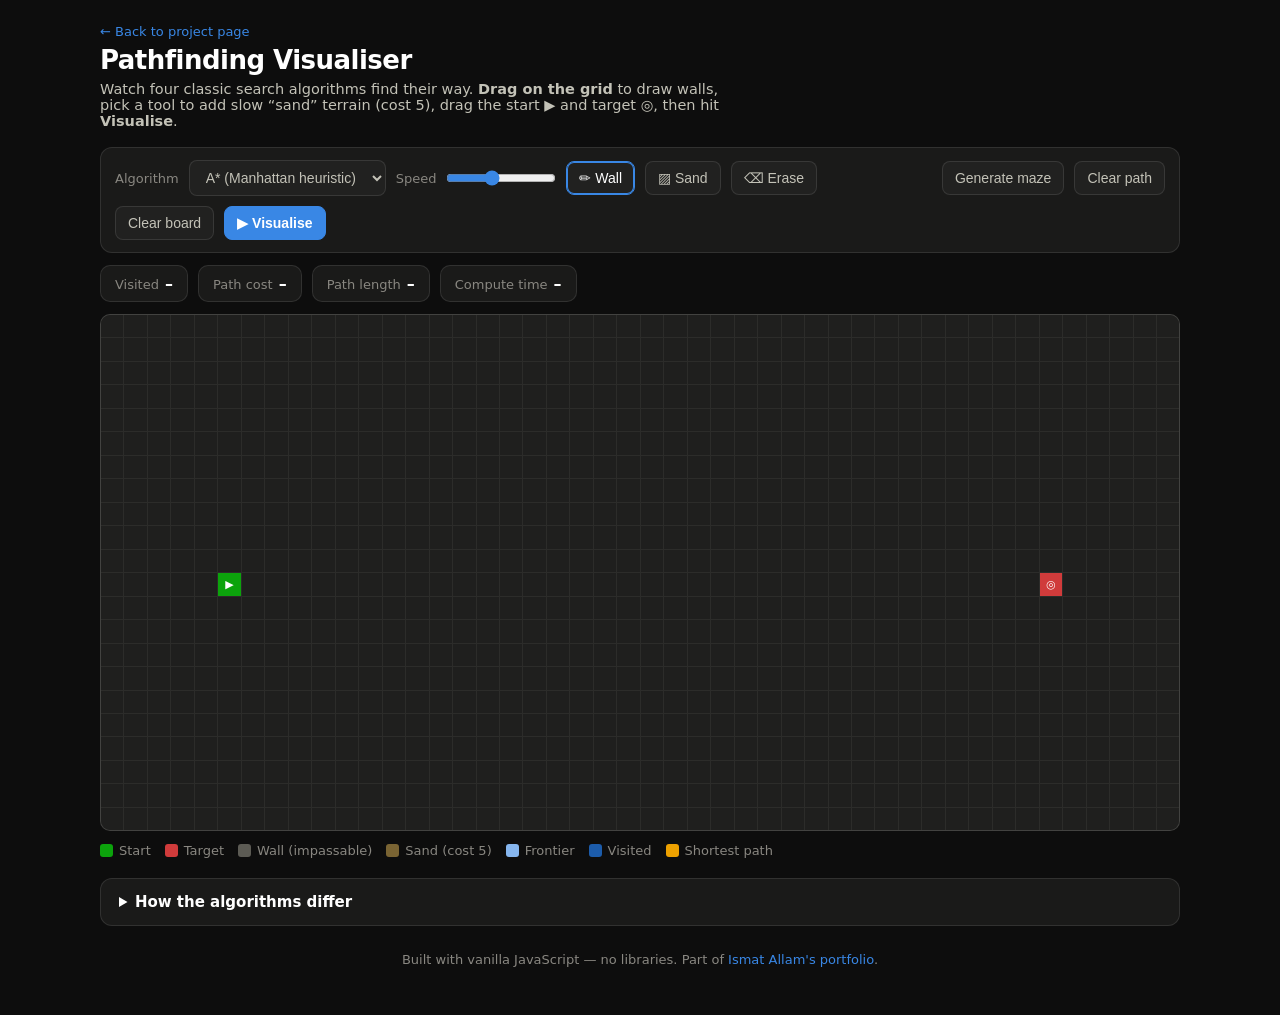
==== index.html @ e8ad8f1a "Add files via upload" ====
<!DOCTYPE html>
<html lang="en">
<head>
<meta charset="UTF-8">
<meta name="viewport" content="width=device-width, initial-scale=1.0">
<title>Pathfinding Visualiser — Ismat Allam</title>
<style>
  :root{
    --page:#0d0d0d; --surface:#1a1a19; --card:#212120;
    --ink:#ffffff; --ink2:#c3c2b7; --muted:#898781;
    --hairline:rgba(255,255,255,0.10); --grid:#2c2c2a;
    --accent:#3987e5;
    --cell:#1f1f1e; --wall:#5c5b54; --sand:#7a6433;
    --frontier:#86b6ef; --visited:#1c5cab; --path:#eda100;
    --start:#0ca30c; --end:#d03b3b;
  }
  *{box-sizing:border-box; margin:0; padding:0;}
  body{
    background:var(--page); color:var(--ink2);
    font-family:system-ui,-apple-system,"Segoe UI",sans-serif;
    min-height:100vh; display:flex; flex-direction:column; align-items:center;
    padding:24px 16px 48px;
  }
  header{width:100%; max-width:1080px; margin-bottom:18px;}
  header .crumb{font-size:13px; color:var(--muted); margin-bottom:6px;}
  header .crumb a{color:var(--accent); text-decoration:none;}
  h1{color:var(--ink); font-size:26px; letter-spacing:-0.02em;}
  header p{margin-top:6px; font-size:14.5px; max-width:70ch;}

  .toolbar{
    width:100%; max-width:1080px; display:flex; flex-wrap:wrap; gap:10px;
    align-items:center; background:var(--surface); border:1px solid var(--hairline);
    border-radius:12px; padding:12px 14px; margin-bottom:12px;
  }
  .toolbar label{font-size:13px; color:var(--muted);}
  select,button{
    background:var(--card); color:var(--ink2); border:1px solid var(--hairline);
    border-radius:8px; padding:8px 12px; font-size:14px; cursor:pointer;
  }
  select:hover,button:hover{border-color:rgba(255,255,255,0.25); color:var(--ink);}
  button.primary{background:var(--accent); border-color:var(--accent); color:#fff; font-weight:600;}
  button.primary:hover{filter:brightness(1.1);}
  button.tool.active{border-color:var(--accent); color:var(--ink); box-shadow:inset 0 0 0 1px var(--accent);}
  input[type=range]{accent-color:var(--accent); width:110px;}
  .spacer{flex:1;}

  .stats{
    width:100%; max-width:1080px; display:flex; flex-wrap:wrap; gap:10px; margin-bottom:12px;
  }
  .stat{
    background:var(--surface); border:1px solid var(--hairline); border-radius:10px;
    padding:8px 14px; font-size:13px; color:var(--muted);
  }
  .stat b{color:var(--ink); font-size:16px; margin-left:6px; font-weight:600;}

  #board{
    display:grid; gap:1px; background:var(--grid); border:1px solid var(--hairline);
    border-radius:10px; overflow:hidden; touch-action:none; user-select:none;
    width:100%; max-width:1080px;
  }
  .cell{background:var(--cell); aspect-ratio:1/1; position:relative;}
  .cell.wall{background:var(--wall);}
  .cell.sand{background:var(--sand);}
  .cell.frontier{background:var(--frontier);}
  .cell.visited{background:var(--visited); animation:pop .3s ease;}
  .cell.path{background:var(--path); animation:pop .25s ease;}
  .cell.start::after,.cell.end::after{
    position:absolute; inset:0; display:flex; align-items:center; justify-content:center;
    font-size:11px; color:#fff; font-weight:700;
  }
  .cell.start{background:var(--start);} .cell.start::after{content:"▶";}
  .cell.end{background:var(--end);}     .cell.end::after{content:"◎";}
  @keyframes pop{from{transform:scale(.4); border-radius:50%;} to{transform:scale(1);}}

  .legend{
    width:100%; max-width:1080px; display:flex; flex-wrap:wrap; gap:14px;
    margin-top:12px; font-size:13px; color:var(--muted);
  }
  .legend span{display:inline-flex; align-items:center; gap:6px;}
  .chip{width:13px; height:13px; border-radius:3px; display:inline-block;}

  details{
    width:100%; max-width:1080px; margin-top:20px; background:var(--surface);
    border:1px solid var(--hairline); border-radius:12px; padding:14px 18px;
  }
  summary{cursor:pointer; color:var(--ink); font-weight:600; font-size:15px;}
  details p{margin-top:10px; font-size:14px; line-height:1.55;}
  details b{color:var(--ink2);}
  footer{margin-top:26px; font-size:13px; color:var(--muted);}
  footer a{color:var(--accent); text-decoration:none;}
</style>
</head>
<body>
<header>
  <div class="crumb"><a href="../pathfinding-visualizer.html">← Back to project page</a></div>
  <h1>Pathfinding Visualiser</h1>
  <p>Watch four classic search algorithms find their way. <b>Drag on the grid</b> to draw walls,
     pick a tool to add slow “sand” terrain (cost&nbsp;5), drag the start ▶ and target ◎, then hit
     <b>Visualise</b>.</p>
</header>

<div class="toolbar">
  <label>Algorithm</label>
  <select id="algo">
    <option value="astar">A* (Manhattan heuristic)</option>
    <option value="dijkstra">Dijkstra</option>
    <option value="bfs">Breadth-First Search</option>
    <option value="greedy">Greedy Best-First</option>
  </select>
  <label>Speed</label>
  <input type="range" id="speed" min="0" max="30" value="12">
  <button class="tool active" id="toolWall">✏ Wall</button>
  <button class="tool" id="toolSand">▨ Sand</button>
  <button class="tool" id="toolErase">⌫ Erase</button>
  <span class="spacer"></span>
  <button id="maze">Generate maze</button>
  <button id="clearPath">Clear path</button>
  <button id="clearAll">Clear board</button>
  <button class="primary" id="run">▶ Visualise</button>
</div>

<div class="stats">
  <div class="stat">Visited<b id="sVisited">–</b></div>
  <div class="stat">Path cost<b id="sCost">–</b></div>
  <div class="stat">Path length<b id="sLen">–</b></div>
  <div class="stat">Compute time<b id="sTime">–</b></div>
  <div class="stat" id="sNote" style="display:none; color:var(--ink2);"></div>
</div>

<div id="board" aria-label="pathfinding grid"></div>

<div class="legend">
  <span><span class="chip" style="background:var(--start)"></span>Start</span>
  <span><span class="chip" style="background:var(--end)"></span>Target</span>
  <span><span class="chip" style="background:var(--wall)"></span>Wall (impassable)</span>
  <span><span class="chip" style="background:var(--sand)"></span>Sand (cost 5)</span>
  <span><span class="chip" style="background:var(--frontier)"></span>Frontier</span>
  <span><span class="chip" style="background:var(--visited)"></span>Visited</span>
  <span><span class="chip" style="background:var(--path)"></span>Shortest path</span>
</div>

<details>
  <summary>How the algorithms differ</summary>
  <p><b>Dijkstra</b> expands outward in order of cheapest total cost from the start — it is
  guaranteed optimal, but explores in every direction. <b>A*</b> adds a heuristic (here the
  Manhattan distance to the target) so it pushes toward the goal first while staying optimal —
  usually visiting far fewer cells. <b>Breadth-First Search</b> treats every step as equal, so it
  finds the fewest-steps path but ignores terrain cost — watch it plough straight through sand.
  <b>Greedy Best-First</b> chases the heuristic alone: very fast, but the path it finds can be
  noticeably longer. Try each on the same maze and compare the visited count and path cost.</p>
</details>

<footer>Built with vanilla JavaScript — no libraries. Part of <a href="../../index.html">Ismat Allam's portfolio</a>.</footer>

<script>
"use strict";
/* ---------- grid setup ---------- */
const board = document.getElementById("board");
const COLS = 46, ROWS = 22, SAND_COST = 5;
board.style.gridTemplateColumns = `repeat(${COLS},1fr)`;

const cells = [];            // DOM nodes
const type  = [];            // "open" | "wall" | "sand"
let startId = idx(5, Math.floor(ROWS/2));
let endId   = idx(COLS-6, Math.floor(ROWS/2));
let runToken = 0;            // bump to cancel a running animation

function idx(c,r){ return r*COLS+c; }
function colOf(i){ return i%COLS; }
function rowOf(i){ return Math.floor(i/COLS); }

for(let i=0;i<COLS*ROWS;i++){
  const d = document.createElement("div");
  d.className = "cell"; d.dataset.i = i;
  board.appendChild(d); cells.push(d); type.push("open");
}
paintEndpoints();

function paintEndpoints(){
  cells.forEach(c=>c.classList.remove("start","end"));
  cells[startId].classList.add("start");
  cells[endId].classList.add("end");
}

/* ---------- drawing (mouse + touch via pointer events) ---------- */
let tool = "wall", dragging = false, movingNode = null;
const toolBtns = {wall:toolWall, sand:toolSand, erase:toolErase};
for(const [name,btn] of Object.entries(toolBtns)){
  btn.onclick = ()=>{ tool = name;
    Object.values(toolBtns).forEach(b=>b.classList.remove("active"));
    btn.classList.add("active");
  };
}
function applyTool(i){
  if(i===startId || i===endId) return;
  type[i] = tool==="wall" ? "wall" : tool==="sand" ? "sand" : "open";
  cells[i].className = "cell" + (type[i]!=="open" ? " "+type[i] : "");
}
board.addEventListener("pointerdown", e=>{
  const t = e.target.closest(".cell"); if(!t) return;
  const i = +t.dataset.i;
  dragging = true;
  if(i===startId) movingNode="start";
  else if(i===endId) movingNode="end";
  else { movingNode=null; applyTool(i); }
});
board.addEventListener("pointermove", e=>{
  if(!dragging) return;
  const el = document.elementFromPoint(e.clientX,e.clientY);
  const t = el && el.closest(".cell"); if(!t) return;
  const i = +t.dataset.i;
  if(movingNode==="start" && i!==endId && type[i]!=="wall"){ startId=i; paintEndpoints(); }
  else if(movingNode==="end" && i!==startId && type[i]!=="wall"){ endId=i; paintEndpoints(); }
  else if(!movingNode) applyTool(i);
});
window.addEventListener("pointerup", ()=>{ dragging=false; movingNode=null; });

/* ---------- tiny binary min-heap ---------- */
class Heap{
  constructor(){ this.a=[]; }
  push(x){ const a=this.a; a.push(x); let i=a.length-1;
    while(i>0){ const p=(i-1)>>1; if(a[p][0]<=a[i][0]) break; [a[p],a[i]]=[a[i],a[p]]; i=p; } }
  pop(){ const a=this.a, top=a[0], last=a.pop();
    if(a.length){ a[0]=last; let i=0;
      for(;;){ let l=2*i+1, r=l+1, m=i;
        if(l<a.length && a[l][0]<a[m][0]) m=l;
        if(r<a.length && a[r][0]<a[m][0]) m=r;
        if(m===i) break; [a[m],a[i]]=[a[i],a[m]]; i=m; } }
    return top; }
  get size(){ return this.a.length; }
}

/* ---------- search algorithms ----------
   Each returns {visitedOrder, parent, found, cost} without touching the DOM,
   so the animation layer stays completely separate from the algorithm. */
function neighbors(i){
  const c=colOf(i), r=rowOf(i), out=[];
  if(r>0) out.push(i-COLS); if(r<ROWS-1) out.push(i+COLS);
  if(c>0) out.push(i-1);    if(c<COLS-1) out.push(i+1);
  return out.filter(n=>type[n]!=="wall");
}
const stepCost = i => type[i]==="sand" ? SAND_COST : 1;
const manhattan = (a,b)=> Math.abs(colOf(a)-colOf(b)) + Math.abs(rowOf(a)-rowOf(b));

function search(kind){
  const N=COLS*ROWS;
  const dist = new Float64Array(N).fill(Infinity);
  const parent = new Int32Array(N).fill(-1);
  const done = new Uint8Array(N);
  const visitedOrder = [];
  dist[startId]=0;

  const useHeap = kind!=="bfs";
  const heap = new Heap(); const queue=[startId];
  const priority = i =>
    kind==="astar"    ? dist[i]+manhattan(i,endId) :
    kind==="greedy"   ? manhattan(i,endId) :
    /* dijkstra */      dist[i];
  if(useHeap) heap.push([priority(startId),startId]);

  while(useHeap ? heap.size : queue.length){
    const i = useHeap ? heap.pop()[1] : queue.shift();
    if(done[i]) continue;
    done[i]=1; visitedOrder.push(i);
    if(i===endId) return {visitedOrder,parent,found:true,cost:dist[i]};
    for(const n of neighbors(i)){
      if(done[n]) continue;
      const nd = dist[i] + (kind==="bfs" ? 1 : stepCost(n));
      if(kind==="bfs"){
        if(dist[n]===Infinity){ dist[n]=nd; parent[n]=i; queue.push(n); }
      } else if(nd < dist[n]){
        dist[n]=nd; parent[n]=i; heap.push([priority(n),n]);
      }
    }
  }
  return {visitedOrder,parent,found:false,cost:Infinity};
}

/* ---------- animation ---------- */
const sleep = ms => new Promise(r=>setTimeout(r,ms));
function clearPathPaint(){
  cells.forEach((c,i)=>c.classList.remove("visited","frontier","path"));
  sVisited.textContent=sCost.textContent=sLen.textContent=sTime.textContent="–";
  sNote.style.display="none";
}
async function visualize(){
  clearPathPaint();
  const myToken = ++runToken;
  const kind = algo.value;
  const t0 = performance.now();
  const {visitedOrder,parent,found,cost} = search(kind);
  const computeMs = (performance.now()-t0).toFixed(1);

  const delay = 31 - +speed.value;   // slider right = faster
  for(let k=0;k<visitedOrder.length;k++){
    if(runToken!==myToken) return;
    const i=visitedOrder[k];
    if(i!==startId && i!==endId){
      cells[i].classList.add("frontier");
      ((j)=>setTimeout(()=>{ if(runToken!==myToken) return;
        cells[j].classList.remove("frontier"); cells[j].classList.add("visited"); },90))(i);
    }
    sVisited.textContent=k+1;
    if(delay>1 && k%1===0) await sleep(delay);
    else if(k%8===0) await sleep(0);
  }
  if(runToken!==myToken) return;

  if(!found){
    sNote.textContent="No path exists — the target is walled off.";
    sNote.style.display="block"; sTime.textContent=computeMs+" ms";
    return;
  }
  // walk parents back from the target, then animate start -> target
  const path=[]; for(let i=endId; i!==-1; i=parent[i]) path.push(i);
  path.reverse();
  // BFS ignores terrain cost, so report the real cost of the path it chose
  const realCost = path.slice(1).reduce((s,i)=>s+stepCost(i),0);
  for(const i of path){
    if(runToken!==myToken) return;
    if(i!==startId && i!==endId) cells[i].classList.add("path");
    await sleep(Math.max(delay,8));
  }
  sCost.textContent = realCost;
  sLen.textContent = path.length-1;
  sTime.textContent = computeMs+" ms";
}
run.onclick = visualize;
clearPath.onclick = ()=>{ runToken++; clearPathPaint(); };
clearAll.onclick = ()=>{ runToken++; clearPathPaint();
  for(let i=0;i<type.length;i++){ type[i]="open"; cells[i].className="cell"; }
  paintEndpoints();
};

/* ---------- maze: recursive division ---------- */
function maze(){
  runToken++; clearPathPaint();
  for(let i=0;i<type.length;i++){ type[i]="open"; cells[i].className="cell"; }
  const setWall=(c,r)=>{ const i=idx(c,r); if(i!==startId&&i!==endId){ type[i]="wall"; } };
  const pick = a => a[Math.floor(Math.random()*a.length)];
  // Recursive division with a global parity rule: walls only on ODD grid
  // lines, passages only on EVEN ones. That guarantees a later wall can
  // never seal an earlier passage, so every cell stays reachable.
  function divide(x,y,w,h){
    const oddRows=[], oddCols=[];
    for(let r=y+1;r<y+h-1;r++) if(r%2===1) oddRows.push(r);
    for(let c=x+1;c<x+w-1;c++) if(c%2===1) oddCols.push(c);
    const canH = oddRows.length>0, canV = oddCols.length>0;
    if(!canH && !canV) return;
    const horizontal = canH && (!canV || (h>w ? true : w>h ? false : Math.random()<0.5));
    if(horizontal){
      const wy = pick(oddRows);
      const holes=[]; for(let c=x;c<x+w;c++) if(c%2===0) holes.push(c);
      const hole = pick(holes);
      for(let c=x;c<x+w;c++) if(c!==hole) setWall(c,wy);
      divide(x,y,w,wy-y); divide(x,wy+1,w,y+h-wy-1);
    }else{
      const wx = pick(oddCols);
      const holes=[]; for(let r=y;r<y+h;r++) if(r%2===0) holes.push(r);
      const hole = pick(holes);
      for(let r=y;r<y+h;r++) if(r!==hole) setWall(wx,r);
      divide(x,y,wx-x,h); divide(wx+1,y,x+w-wx-1,h);
    }
  }
  divide(0,0,COLS,ROWS);
  for(let i=0;i<type.length;i++) if(type[i]==="wall") cells[i].classList.add("wall");
  paintEndpoints();
}
document.getElementById("maze").onclick = maze;
</script>
</body>
</html>
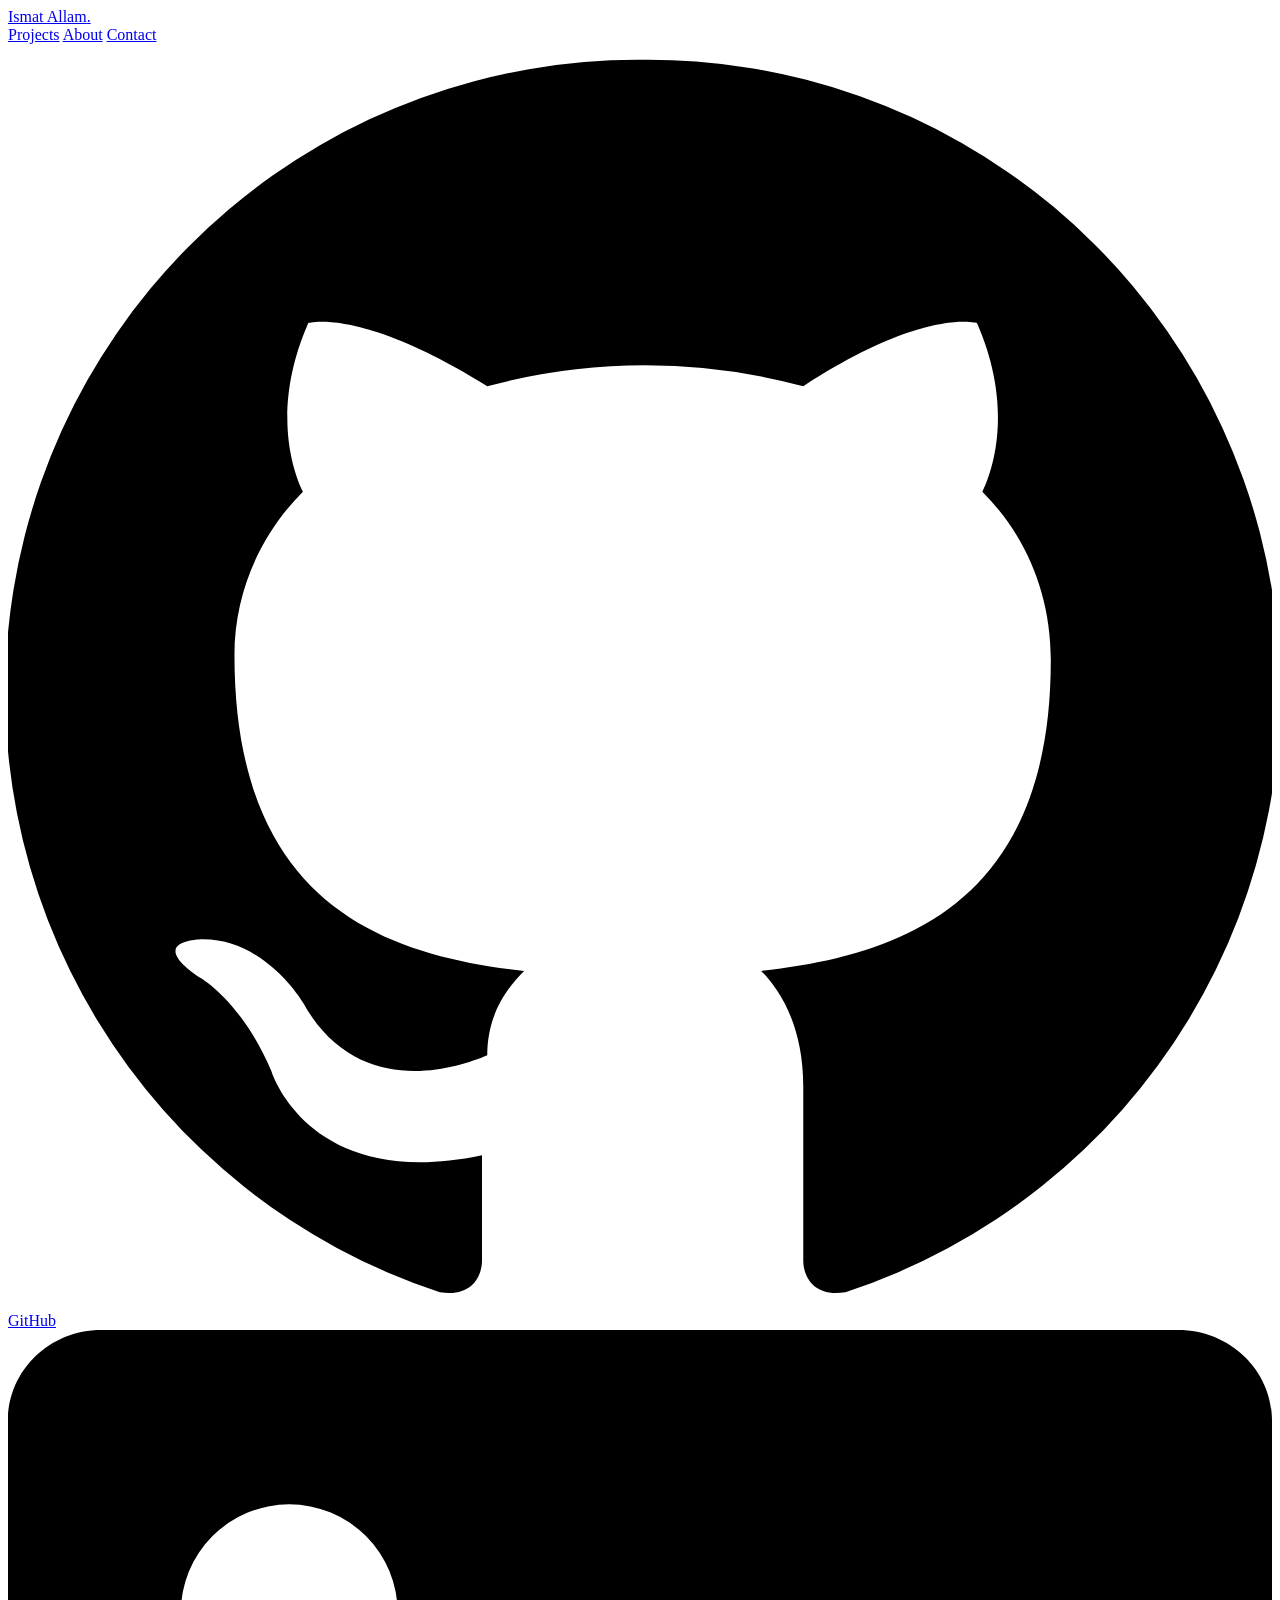
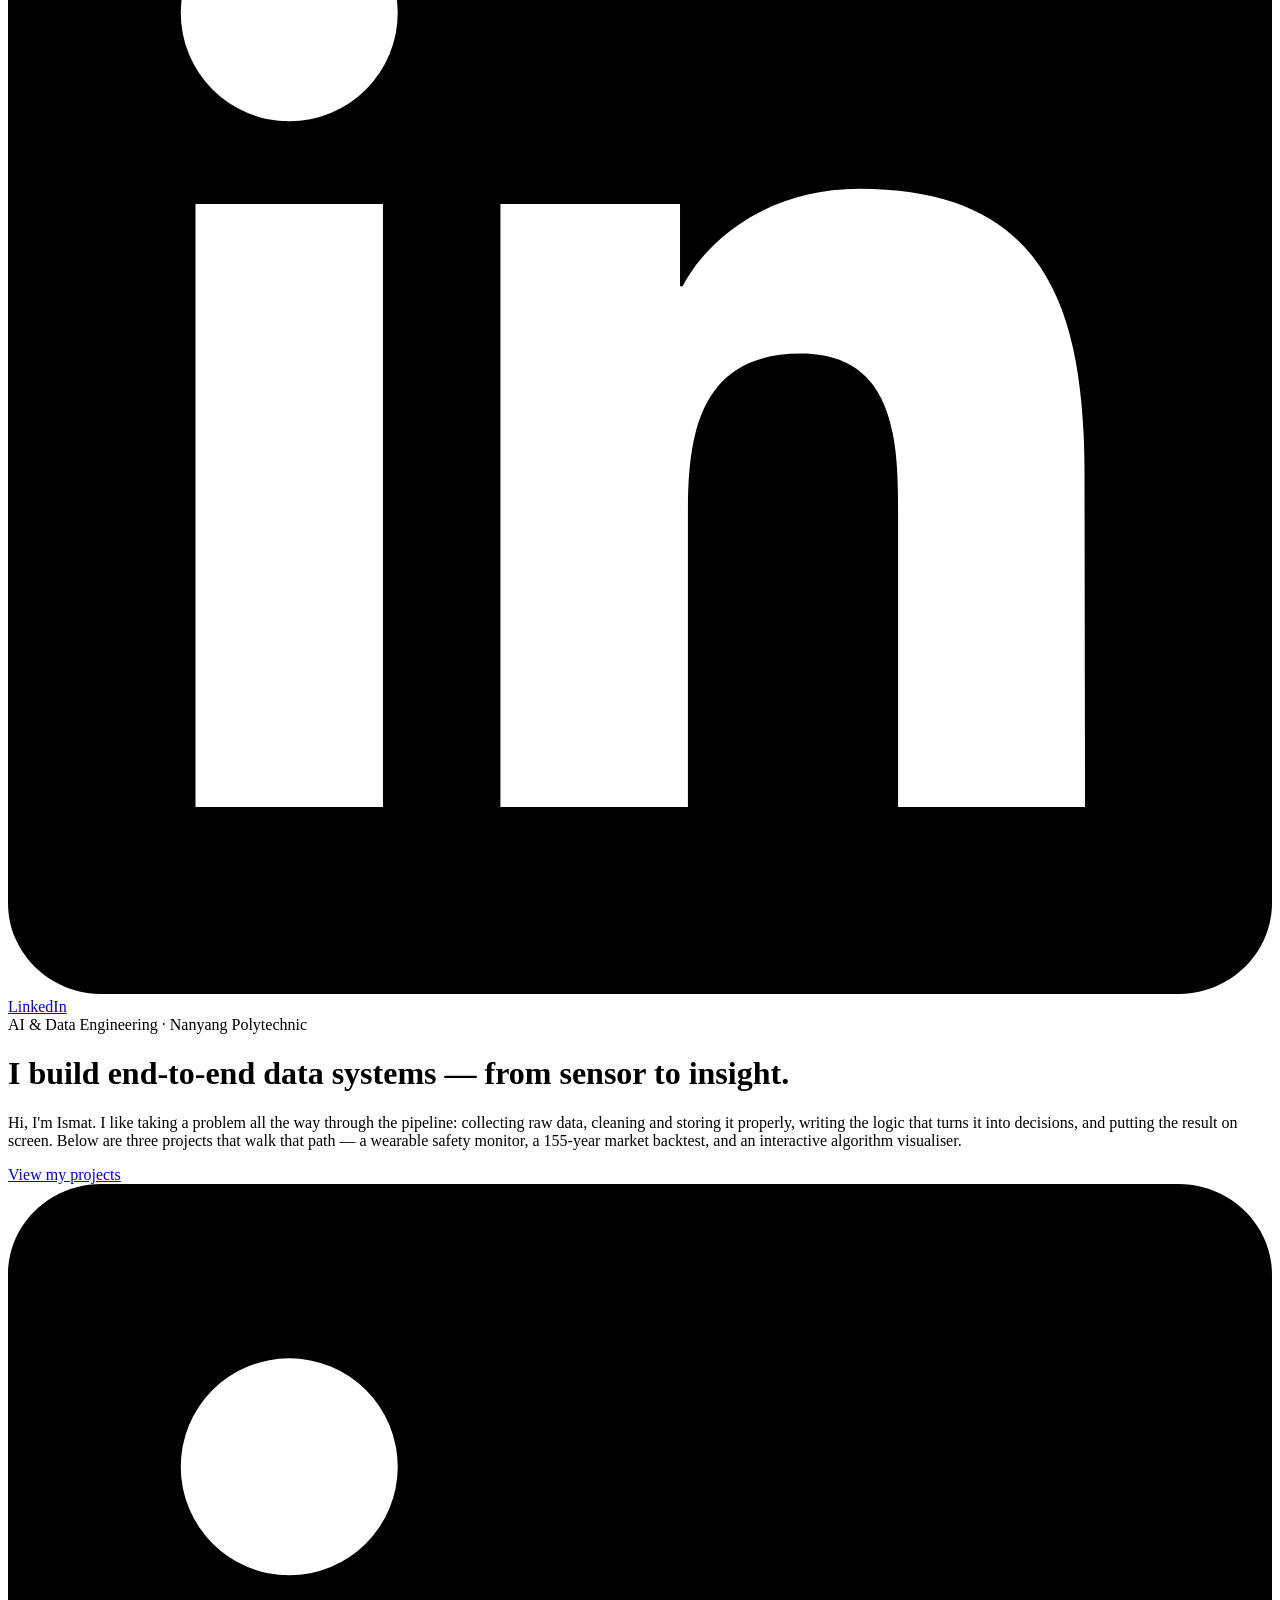
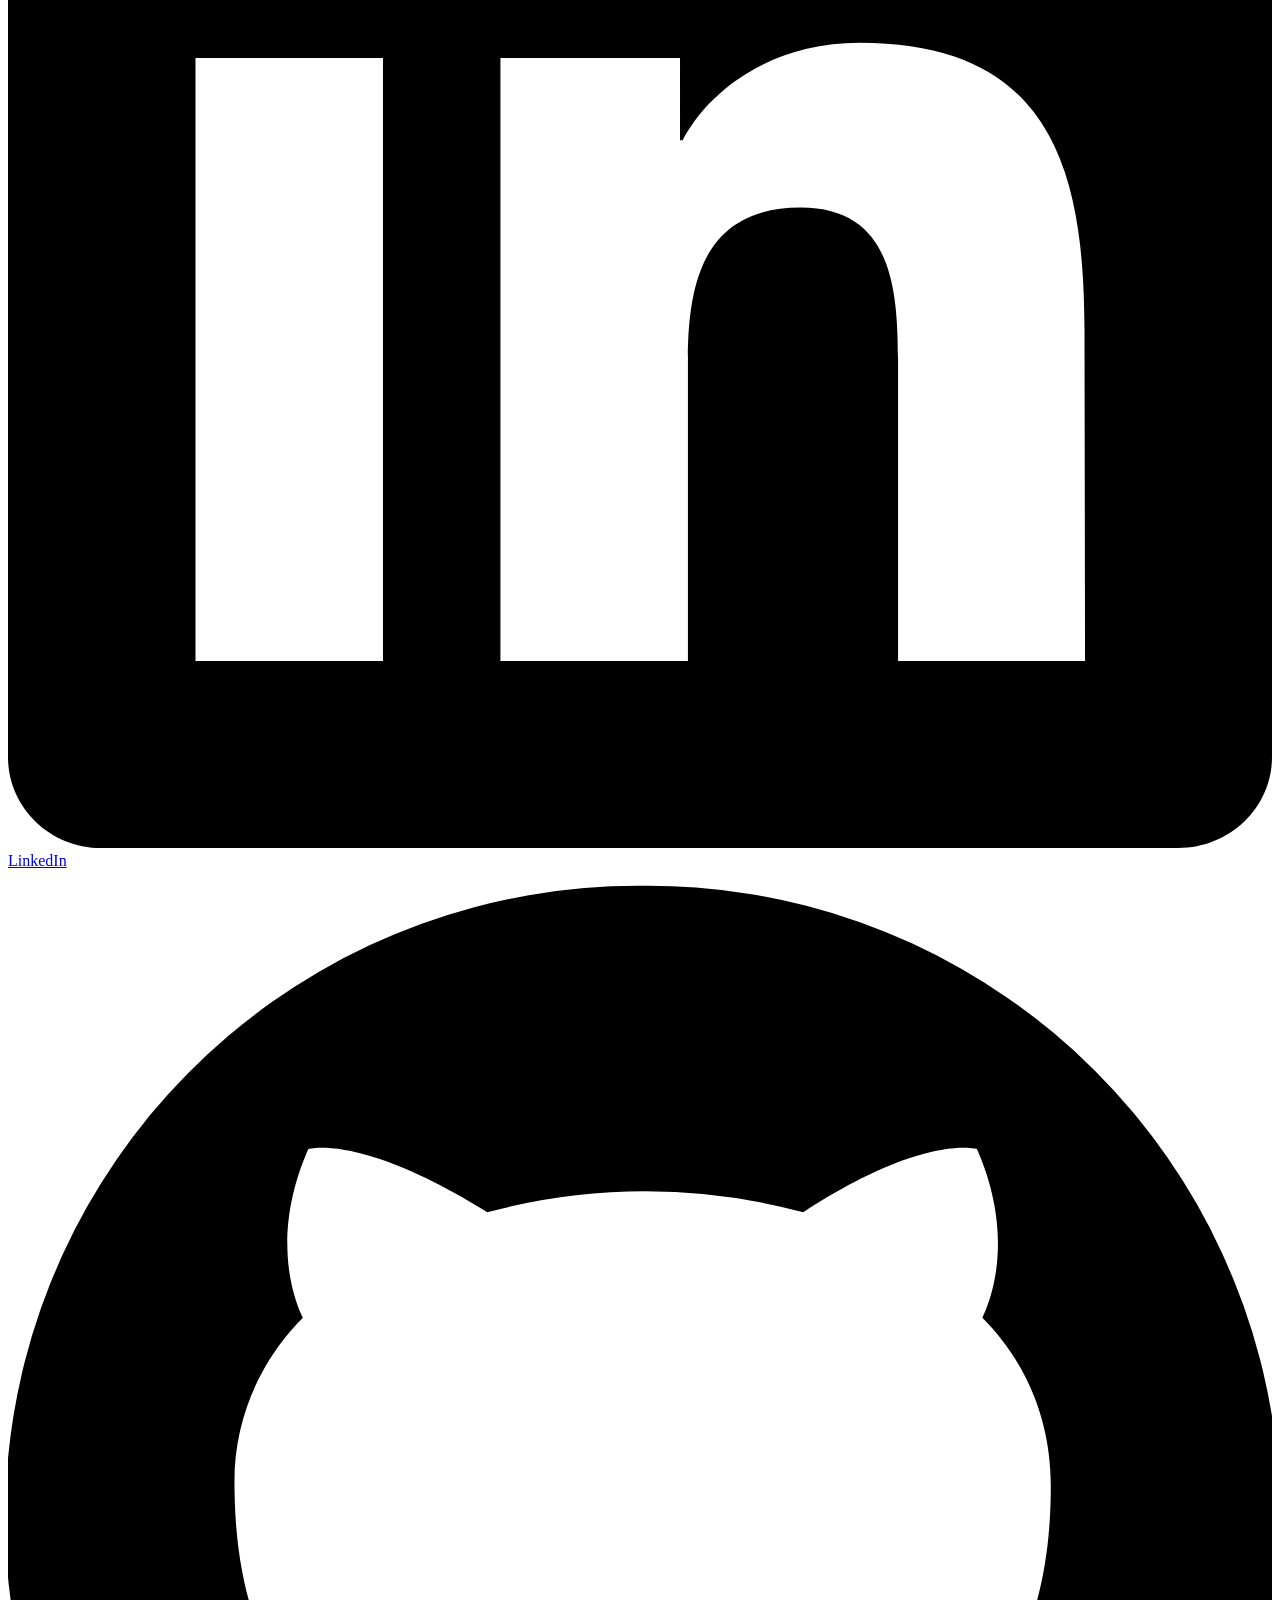
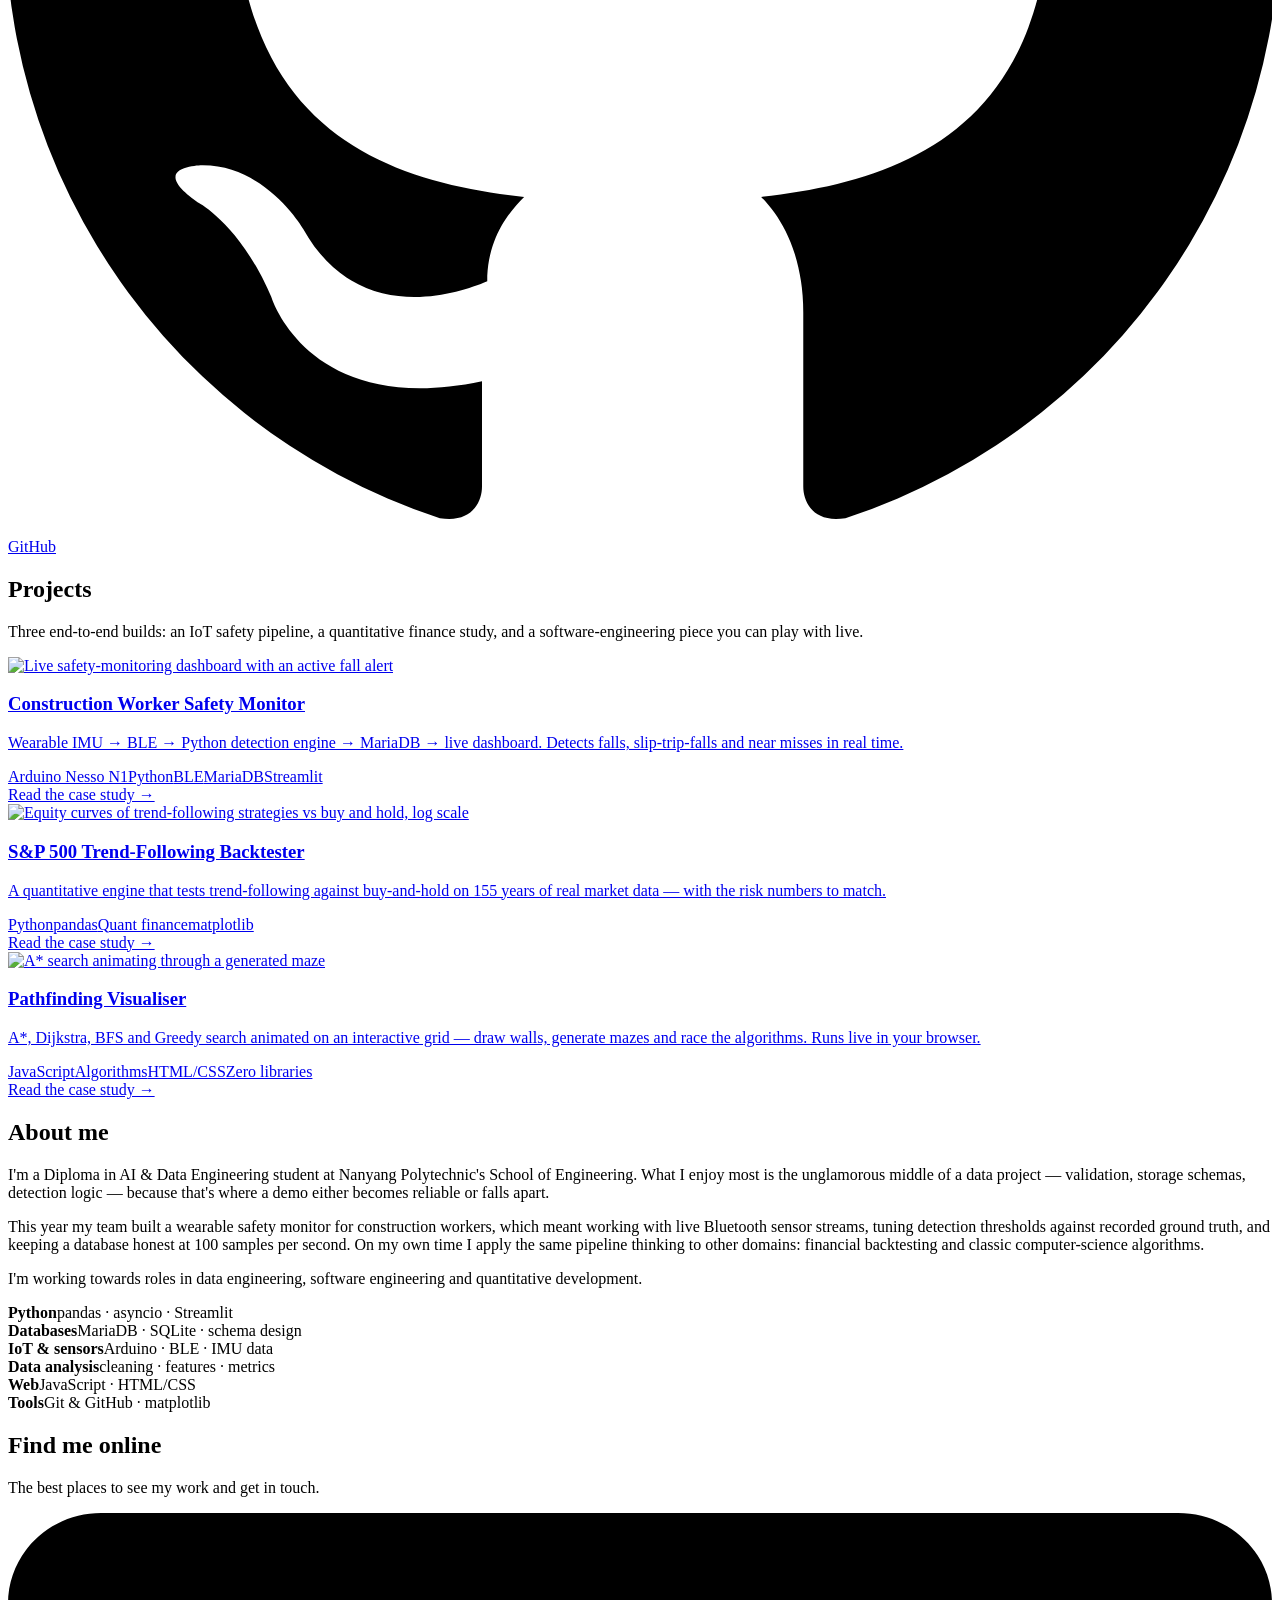
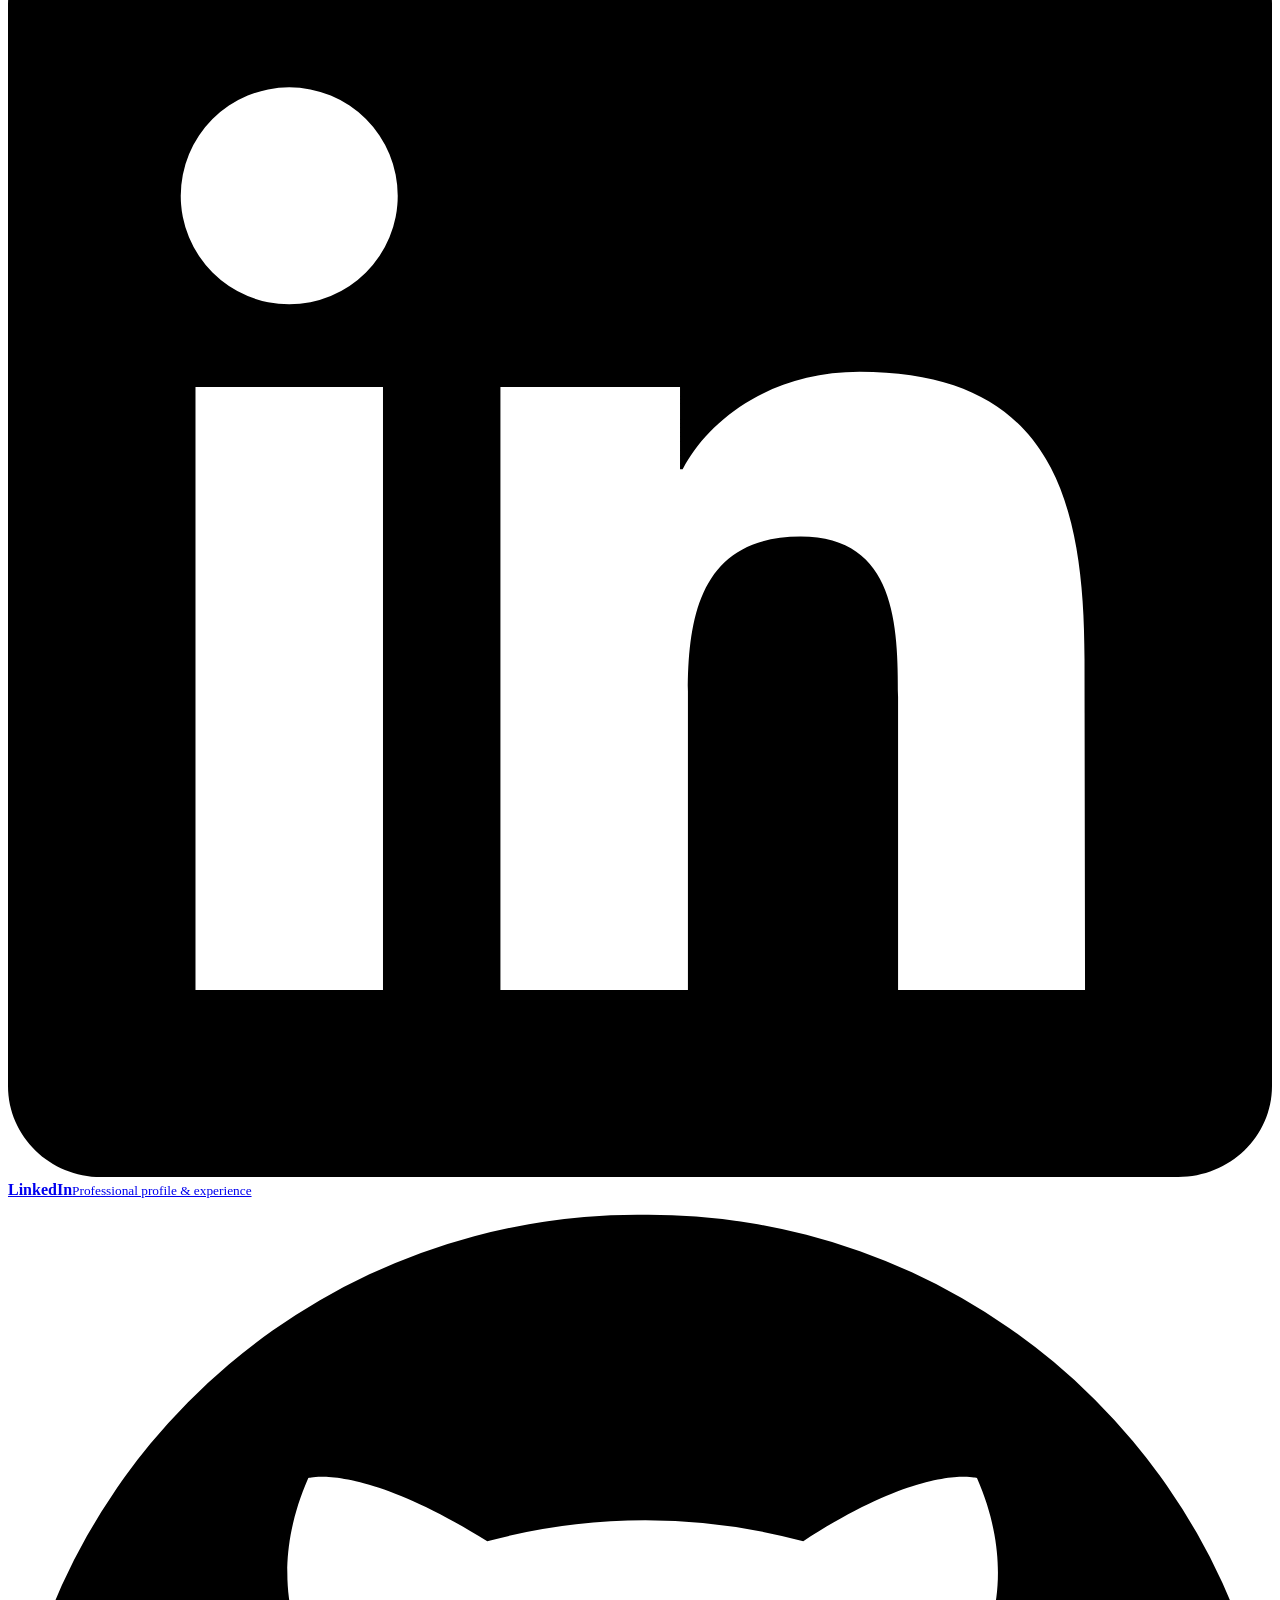
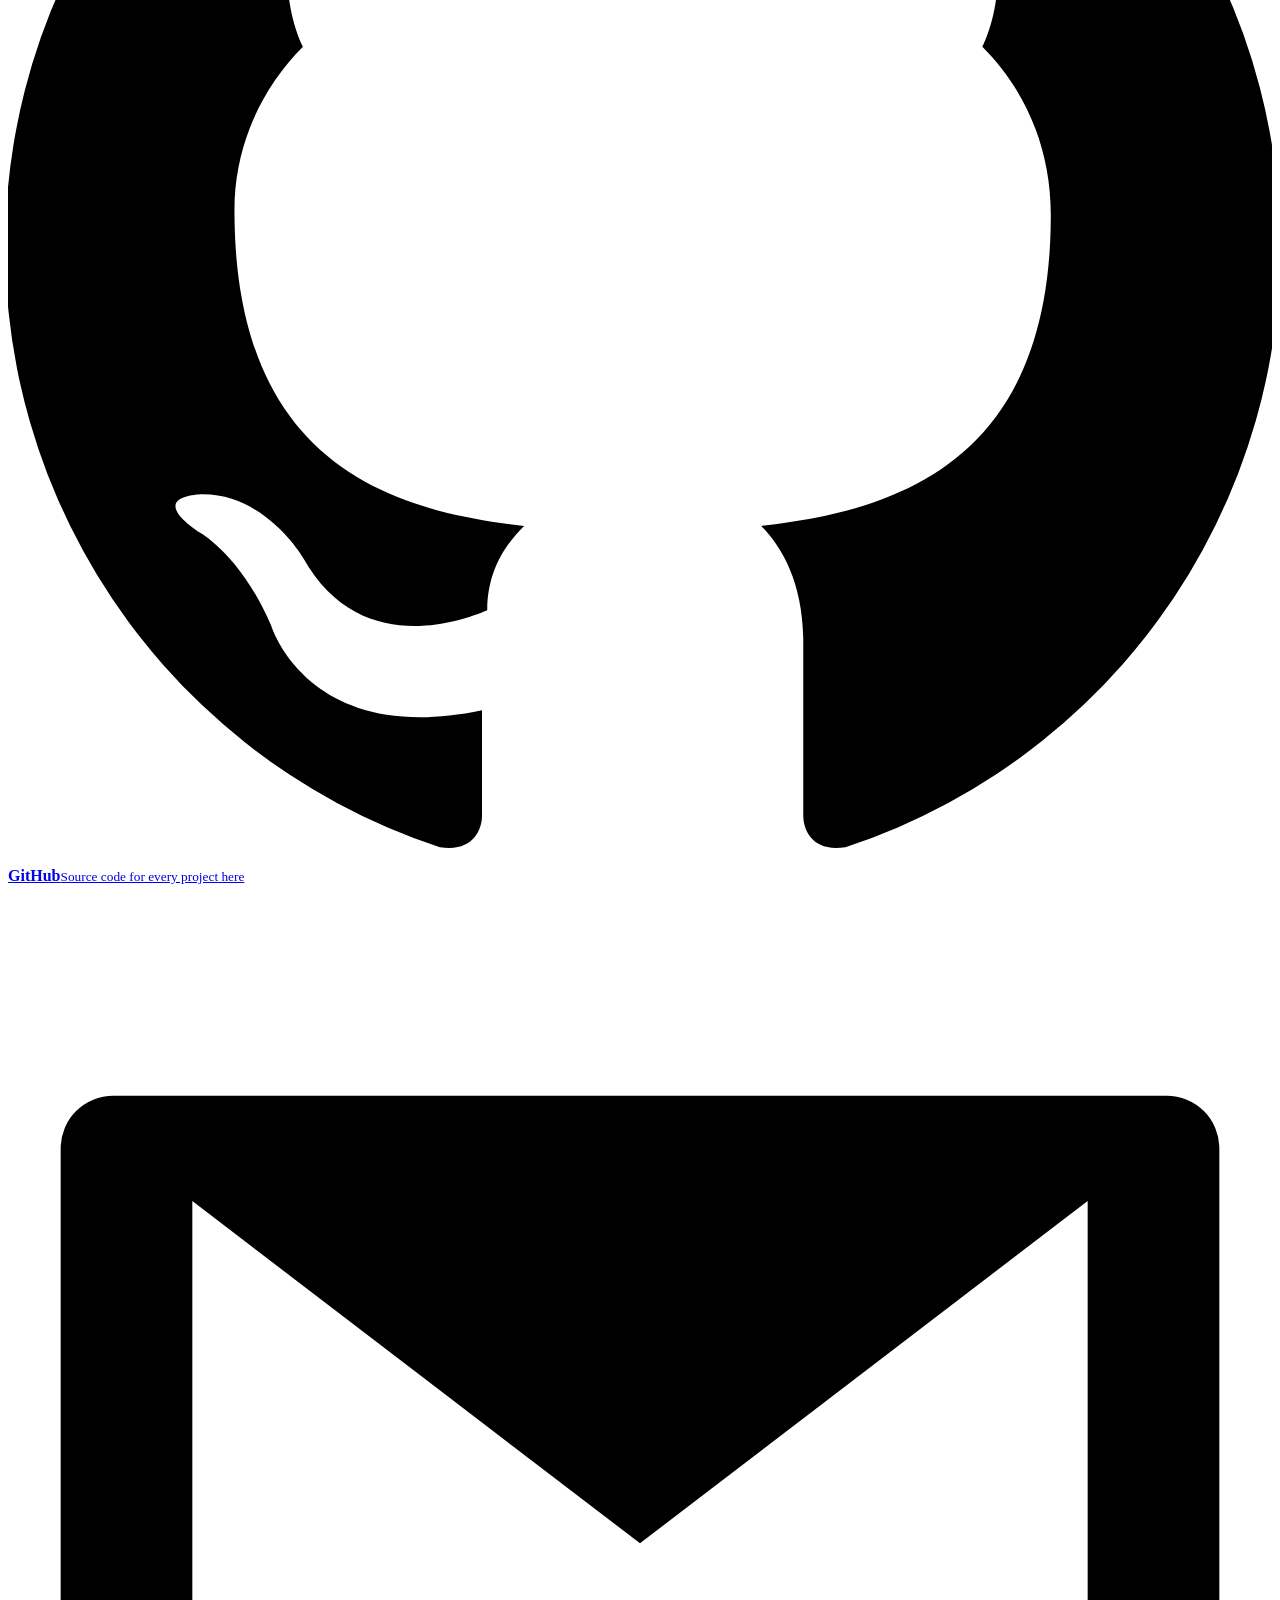
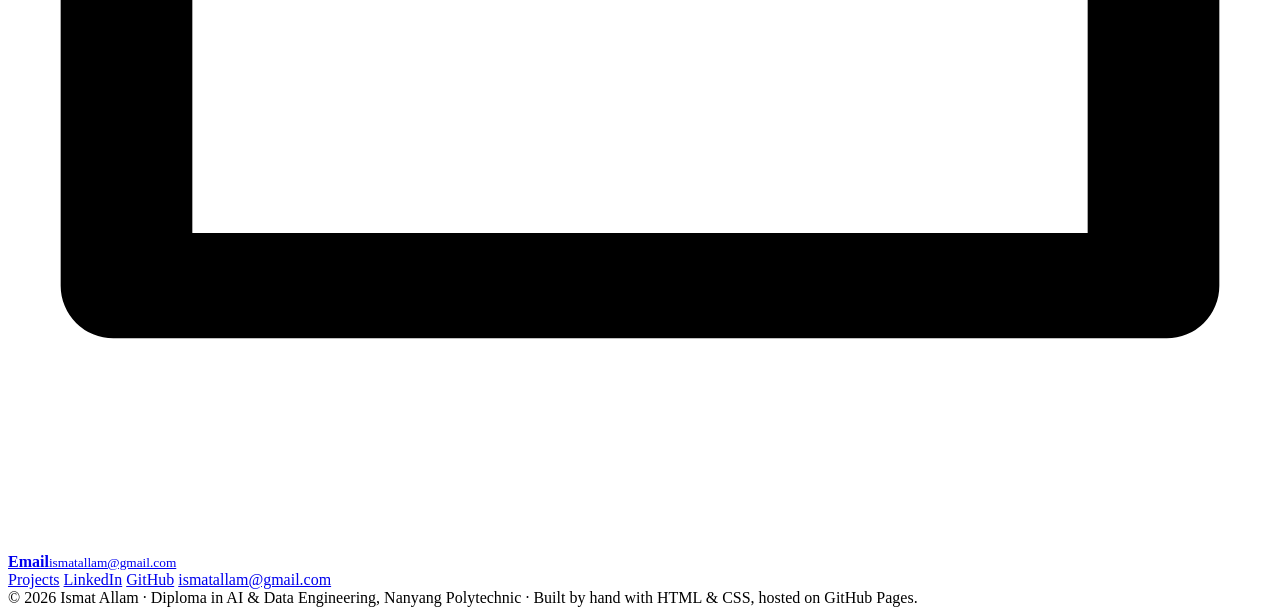
==== commit 807ebcf9: "Add index.html" ====
--- a/index.html
+++ b/index.html
@@ -3,370 +3,162 @@
 <head>
 <meta charset="UTF-8">
 <meta name="viewport" content="width=device-width, initial-scale=1.0">
-<title>Pathfinding Visualiser — Ismat Allam</title>
-<style>
-  :root{
-    --page:#0d0d0d; --surface:#1a1a19; --card:#212120;
-    --ink:#ffffff; --ink2:#c3c2b7; --muted:#898781;
-    --hairline:rgba(255,255,255,0.10); --grid:#2c2c2a;
-    --accent:#3987e5;
-    --cell:#1f1f1e; --wall:#5c5b54; --sand:#7a6433;
-    --frontier:#86b6ef; --visited:#1c5cab; --path:#eda100;
-    --start:#0ca30c; --end:#d03b3b;
-  }
-  *{box-sizing:border-box; margin:0; padding:0;}
-  body{
-    background:var(--page); color:var(--ink2);
-    font-family:system-ui,-apple-system,"Segoe UI",sans-serif;
-    min-height:100vh; display:flex; flex-direction:column; align-items:center;
-    padding:24px 16px 48px;
-  }
-  header{width:100%; max-width:1080px; margin-bottom:18px;}
-  header .crumb{font-size:13px; color:var(--muted); margin-bottom:6px;}
-  header .crumb a{color:var(--accent); text-decoration:none;}
-  h1{color:var(--ink); font-size:26px; letter-spacing:-0.02em;}
-  header p{margin-top:6px; font-size:14.5px; max-width:70ch;}
-
-  .toolbar{
-    width:100%; max-width:1080px; display:flex; flex-wrap:wrap; gap:10px;
-    align-items:center; background:var(--surface); border:1px solid var(--hairline);
-    border-radius:12px; padding:12px 14px; margin-bottom:12px;
-  }
-  .toolbar label{font-size:13px; color:var(--muted);}
-  select,button{
-    background:var(--card); color:var(--ink2); border:1px solid var(--hairline);
-    border-radius:8px; padding:8px 12px; font-size:14px; cursor:pointer;
-  }
-  select:hover,button:hover{border-color:rgba(255,255,255,0.25); color:var(--ink);}
-  button.primary{background:var(--accent); border-color:var(--accent); color:#fff; font-weight:600;}
-  button.primary:hover{filter:brightness(1.1);}
-  button.tool.active{border-color:var(--accent); color:var(--ink); box-shadow:inset 0 0 0 1px var(--accent);}
-  input[type=range]{accent-color:var(--accent); width:110px;}
-  .spacer{flex:1;}
-
-  .stats{
-    width:100%; max-width:1080px; display:flex; flex-wrap:wrap; gap:10px; margin-bottom:12px;
-  }
-  .stat{
-    background:var(--surface); border:1px solid var(--hairline); border-radius:10px;
-    padding:8px 14px; font-size:13px; color:var(--muted);
-  }
-  .stat b{color:var(--ink); font-size:16px; margin-left:6px; font-weight:600;}
-
-  #board{
-    display:grid; gap:1px; background:var(--grid); border:1px solid var(--hairline);
-    border-radius:10px; overflow:hidden; touch-action:none; user-select:none;
-    width:100%; max-width:1080px;
-  }
-  .cell{background:var(--cell); aspect-ratio:1/1; position:relative;}
-  .cell.wall{background:var(--wall);}
-  .cell.sand{background:var(--sand);}
-  .cell.frontier{background:var(--frontier);}
-  .cell.visited{background:var(--visited); animation:pop .3s ease;}
-  .cell.path{background:var(--path); animation:pop .25s ease;}
-  .cell.start::after,.cell.end::after{
-    position:absolute; inset:0; display:flex; align-items:center; justify-content:center;
-    font-size:11px; color:#fff; font-weight:700;
-  }
-  .cell.start{background:var(--start);} .cell.start::after{content:"▶";}
-  .cell.end{background:var(--end);}     .cell.end::after{content:"◎";}
-  @keyframes pop{from{transform:scale(.4); border-radius:50%;} to{transform:scale(1);}}
-
-  .legend{
-    width:100%; max-width:1080px; display:flex; flex-wrap:wrap; gap:14px;
-    margin-top:12px; font-size:13px; color:var(--muted);
-  }
-  .legend span{display:inline-flex; align-items:center; gap:6px;}
-  .chip{width:13px; height:13px; border-radius:3px; display:inline-block;}
-
-  details{
-    width:100%; max-width:1080px; margin-top:20px; background:var(--surface);
-    border:1px solid var(--hairline); border-radius:12px; padding:14px 18px;
-  }
-  summary{cursor:pointer; color:var(--ink); font-weight:600; font-size:15px;}
-  details p{margin-top:10px; font-size:14px; line-height:1.55;}
-  details b{color:var(--ink2);}
-  footer{margin-top:26px; font-size:13px; color:var(--muted);}
-  footer a{color:var(--accent); text-decoration:none;}
-</style>
+<title>Ismat Allam — AI & Data Engineering Portfolio</title>
+<meta name="description" content="Digital portfolio of Ismat Allam — AI & Data Engineering student at Nanyang Polytechnic. IoT safety monitoring, quantitative backtesting and interactive algorithm visualisation.">
+<link rel="stylesheet" href="assets/style.css">
+<link rel="icon" href="data:image/svg+xml,<svg xmlns='http://www.w3.org/2000/svg' viewBox='0 0 100 100'><text y='.9em' font-size='90'>📊</text></svg>">
 </head>
 <body>
-<header>
-  <div class="crumb"><a href="../pathfinding-visualizer.html">← Back to project page</a></div>
-  <h1>Pathfinding Visualiser</h1>
-  <p>Watch four classic search algorithms find their way. <b>Drag on the grid</b> to draw walls,
-     pick a tool to add slow “sand” terrain (cost&nbsp;5), drag the start ▶ and target ◎, then hit
-     <b>Visualise</b>.</p>
+
+<nav>
+  <div class="nav-inner">
+    <a class="logo" href="index.html">Ismat Allam<span>.</span></a>
+    <div class="nav-links">
+      <a href="#projects">Projects</a>
+      <a href="#about">About</a>
+      <a href="#contact">Contact</a>
+      <a class="social" href="https://github.com/ismat-spec" target="_blank" rel="noopener">
+        <svg viewBox="0 0 24 24" aria-hidden="true"><path d="M12 .3a12 12 0 0 0-3.8 23.4c.6.1.8-.3.8-.6v-2c-3.3.7-4-1.6-4-1.6-.6-1.4-1.4-1.8-1.4-1.8-1-.7.1-.7.1-.7 1.2 0 1.9 1.2 1.9 1.2 1 1.8 2.8 1.3 3.5 1 0-.8.4-1.3.7-1.6-2.7-.3-5.5-1.3-5.5-6 0-1.2.5-2.3 1.3-3.1-.2-.4-.6-1.6.1-3.2 0 0 1-.3 3.4 1.2a11.5 11.5 0 0 1 6 0c2.3-1.5 3.3-1.2 3.3-1.2.7 1.6.3 2.8.1 3.2.8.8 1.3 1.9 1.3 3.2 0 4.6-2.8 5.6-5.5 5.9.4.4.8 1.1.8 2.2v3.3c0 .3.2.7.8.6A12 12 0 0 0 12 .3"/></svg>
+        GitHub
+      </a>
+      <a class="social" href="https://www.linkedin.com/in/ismat-allam-7030122b6" target="_blank" rel="noopener">
+        <svg viewBox="0 0 24 24" aria-hidden="true"><path d="M20.45 20.45h-3.55v-5.57c0-1.33-.03-3.04-1.85-3.04-1.86 0-2.14 1.45-2.14 2.94v5.67H9.35V9h3.41v1.56h.05c.47-.9 1.63-1.85 3.36-1.85 3.6 0 4.27 2.37 4.27 5.46zM5.34 7.43a2.06 2.06 0 1 1 0-4.12 2.06 2.06 0 0 1 0 4.12zM7.12 20.45H3.56V9h3.56zM22.22 0H1.77C.79 0 0 .77 0 1.72v20.55C0 23.23.8 24 1.77 24h20.45c.98 0 1.78-.77 1.78-1.73V1.72C24 .77 23.2 0 22.22 0z"/></svg>
+        LinkedIn
+      </a>
+    </div>
+  </div>
+</nav>
+
+<header class="hero">
+  <div class="wrap">
+    <div class="kicker">AI &amp; Data Engineering · Nanyang Polytechnic</div>
+    <h1>I build end-to-end data systems — from sensor to insight.</h1>
+    <p class="lead">
+      Hi, I'm Ismat. I like taking a problem all the way through the pipeline:
+      collecting raw data, cleaning and storing it properly, writing the logic that
+      turns it into decisions, and putting the result on screen. Below are three
+      projects that walk that path — a wearable safety monitor, a 155-year market
+      backtest, and an interactive algorithm visualiser.
+    </p>
+    <div class="btn-row">
+      <a class="btn primary" href="#projects">View my projects</a>
+      <a class="btn" href="https://www.linkedin.com/in/ismat-allam-7030122b6" target="_blank" rel="noopener">
+        <svg viewBox="0 0 24 24" aria-hidden="true"><path d="M20.45 20.45h-3.55v-5.57c0-1.33-.03-3.04-1.85-3.04-1.86 0-2.14 1.45-2.14 2.94v5.67H9.35V9h3.41v1.56h.05c.47-.9 1.63-1.85 3.36-1.85 3.6 0 4.27 2.37 4.27 5.46zM5.34 7.43a2.06 2.06 0 1 1 0-4.12 2.06 2.06 0 0 1 0 4.12zM7.12 20.45H3.56V9h3.56zM22.22 0H1.77C.79 0 0 .77 0 1.72v20.55C0 23.23.8 24 1.77 24h20.45c.98 0 1.78-.77 1.78-1.73V1.72C24 .77 23.2 0 22.22 0z"/></svg>
+        LinkedIn
+      </a>
+      <a class="btn" href="https://github.com/ismat-spec" target="_blank" rel="noopener">
+        <svg viewBox="0 0 24 24" aria-hidden="true"><path d="M12 .3a12 12 0 0 0-3.8 23.4c.6.1.8-.3.8-.6v-2c-3.3.7-4-1.6-4-1.6-.6-1.4-1.4-1.8-1.4-1.8-1-.7.1-.7.1-.7 1.2 0 1.9 1.2 1.9 1.2 1 1.8 2.8 1.3 3.5 1 0-.8.4-1.3.7-1.6-2.7-.3-5.5-1.3-5.5-6 0-1.2.5-2.3 1.3-3.1-.2-.4-.6-1.6.1-3.2 0 0 1-.3 3.4 1.2a11.5 11.5 0 0 1 6 0c2.3-1.5 3.3-1.2 3.3-1.2.7 1.6.3 2.8.1 3.2.8.8 1.3 1.9 1.3 3.2 0 4.6-2.8 5.6-5.5 5.9.4.4.8 1.1.8 2.2v3.3c0 .3.2.7.8.6A12 12 0 0 0 12 .3"/></svg>
+        GitHub
+      </a>
+    </div>
+  </div>
 </header>
 
-<div class="toolbar">
-  <label>Algorithm</label>
-  <select id="algo">
-    <option value="astar">A* (Manhattan heuristic)</option>
-    <option value="dijkstra">Dijkstra</option>
-    <option value="bfs">Breadth-First Search</option>
-    <option value="greedy">Greedy Best-First</option>
-  </select>
-  <label>Speed</label>
-  <input type="range" id="speed" min="0" max="30" value="12">
-  <button class="tool active" id="toolWall">✏ Wall</button>
-  <button class="tool" id="toolSand">▨ Sand</button>
-  <button class="tool" id="toolErase">⌫ Erase</button>
-  <span class="spacer"></span>
-  <button id="maze">Generate maze</button>
-  <button id="clearPath">Clear path</button>
-  <button id="clearAll">Clear board</button>
-  <button class="primary" id="run">▶ Visualise</button>
-</div>
+<section id="projects">
+  <div class="wrap">
+    <h2 class="section-title">Projects</h2>
+    <p class="section-sub">Three end-to-end builds: an IoT safety pipeline, a quantitative
+    finance study, and a software-engineering piece you can play with live.</p>
 
-<div class="stats">
-  <div class="stat">Visited<b id="sVisited">–</b></div>
-  <div class="stat">Path cost<b id="sCost">–</b></div>
-  <div class="stat">Path length<b id="sLen">–</b></div>
-  <div class="stat">Compute time<b id="sTime">–</b></div>
-  <div class="stat" id="sNote" style="display:none; color:var(--ink2);"></div>
-</div>
+    <div class="cards">
+      <a class="card" href="projects/safety-monitoring.html">
+        <div class="thumb"><img src="assets/img/dep_dashboard_top.png" alt="Live safety-monitoring dashboard with an active fall alert"></div>
+        <div class="body">
+          <h3>Construction Worker Safety Monitor</h3>
+          <p>Wearable IMU → BLE → Python detection engine → MariaDB → live dashboard.
+             Detects falls, slip-trip-falls and near misses in real time.</p>
+          <div class="chips"><span class="chip">Arduino Nesso N1</span><span class="chip">Python</span><span class="chip">BLE</span><span class="chip">MariaDB</span><span class="chip">Streamlit</span></div>
+          <span class="go">Read the case study →</span>
+        </div>
+      </a>
 
-<div id="board" aria-label="pathfinding grid"></div>
+      <a class="card" href="projects/quant-backtester.html">
+        <div class="thumb"><img src="assets/img/equity_curves.png" alt="Equity curves of trend-following strategies vs buy and hold, log scale"></div>
+        <div class="body">
+          <h3>S&amp;P 500 Trend-Following Backtester</h3>
+          <p>A quantitative engine that tests trend-following against buy-and-hold on
+             155 years of real market data — with the risk numbers to match.</p>
+          <div class="chips"><span class="chip">Python</span><span class="chip">pandas</span><span class="chip">Quant finance</span><span class="chip">matplotlib</span></div>
+          <span class="go">Read the case study →</span>
+        </div>
+      </a>
 
-<div class="legend">
-  <span><span class="chip" style="background:var(--start)"></span>Start</span>
-  <span><span class="chip" style="background:var(--end)"></span>Target</span>
-  <span><span class="chip" style="background:var(--wall)"></span>Wall (impassable)</span>
-  <span><span class="chip" style="background:var(--sand)"></span>Sand (cost 5)</span>
-  <span><span class="chip" style="background:var(--frontier)"></span>Frontier</span>
-  <span><span class="chip" style="background:var(--visited)"></span>Visited</span>
-  <span><span class="chip" style="background:var(--path)"></span>Shortest path</span>
-</div>
+      <a class="card" href="projects/pathfinding-visualizer.html">
+        <div class="thumb"><img src="assets/img/pathfinding_astar.png" alt="A* search animating through a generated maze"></div>
+        <div class="body">
+          <h3>Pathfinding Visualiser</h3>
+          <p>A*, Dijkstra, BFS and Greedy search animated on an interactive grid —
+             draw walls, generate mazes and race the algorithms. Runs live in your browser.</p>
+          <div class="chips"><span class="chip">JavaScript</span><span class="chip">Algorithms</span><span class="chip">HTML/CSS</span><span class="chip">Zero libraries</span></div>
+          <span class="go">Read the case study →</span>
+        </div>
+      </a>
+    </div>
+  </div>
+</section>
 
-<details>
-  <summary>How the algorithms differ</summary>
-  <p><b>Dijkstra</b> expands outward in order of cheapest total cost from the start — it is
-  guaranteed optimal, but explores in every direction. <b>A*</b> adds a heuristic (here the
-  Manhattan distance to the target) so it pushes toward the goal first while staying optimal —
-  usually visiting far fewer cells. <b>Breadth-First Search</b> treats every step as equal, so it
-  finds the fewest-steps path but ignores terrain cost — watch it plough straight through sand.
-  <b>Greedy Best-First</b> chases the heuristic alone: very fast, but the path it finds can be
-  noticeably longer. Try each on the same maze and compare the visited count and path cost.</p>
-</details>
+<section id="about" style="border-top:1px solid var(--hairline);">
+  <div class="wrap">
+    <h2 class="section-title">About me</h2>
+    <div class="about-grid">
+      <div>
+        <p>I'm a Diploma in AI &amp; Data Engineering student at Nanyang Polytechnic's School
+        of Engineering. What I enjoy most is the unglamorous middle of a data project —
+        validation, storage schemas, detection logic — because that's where a demo either
+        becomes reliable or falls apart.</p>
+        <p>This year my team built a wearable safety monitor for construction workers, which
+        meant working with live Bluetooth sensor streams, tuning detection thresholds against
+        recorded ground truth, and keeping a database honest at 100 samples per second. On my
+        own time I apply the same pipeline thinking to other domains: financial backtesting
+        and classic computer-science algorithms.</p>
+        <p>I'm working towards roles in data engineering, software engineering and
+        quantitative development.</p>
+      </div>
+      <div class="skills">
+        <div class="skill"><b>Python</b>pandas · asyncio · Streamlit</div>
+        <div class="skill"><b>Databases</b>MariaDB · SQLite · schema design</div>
+        <div class="skill"><b>IoT &amp; sensors</b>Arduino · BLE · IMU data</div>
+        <div class="skill"><b>Data analysis</b>cleaning · features · metrics</div>
+        <div class="skill"><b>Web</b>JavaScript · HTML/CSS</div>
+        <div class="skill"><b>Tools</b>Git &amp; GitHub · matplotlib</div>
+      </div>
+    </div>
+  </div>
+</section>
 
-<footer>Built with vanilla JavaScript — no libraries. Part of <a href="../../index.html">Ismat Allam's portfolio</a>.</footer>
+<section id="contact" style="border-top:1px solid var(--hairline);">
+  <div class="wrap">
+    <h2 class="section-title">Find me online</h2>
+    <p class="section-sub">The best places to see my work and get in touch.</p>
+    <div class="online">
+      <a href="https://www.linkedin.com/in/ismat-allam-7030122b6" target="_blank" rel="noopener">
+        <svg viewBox="0 0 24 24" aria-hidden="true"><path d="M20.45 20.45h-3.55v-5.57c0-1.33-.03-3.04-1.85-3.04-1.86 0-2.14 1.45-2.14 2.94v5.67H9.35V9h3.41v1.56h.05c.47-.9 1.63-1.85 3.36-1.85 3.6 0 4.27 2.37 4.27 5.46zM5.34 7.43a2.06 2.06 0 1 1 0-4.12 2.06 2.06 0 0 1 0 4.12zM7.12 20.45H3.56V9h3.56zM22.22 0H1.77C.79 0 0 .77 0 1.72v20.55C0 23.23.8 24 1.77 24h20.45c.98 0 1.78-.77 1.78-1.73V1.72C24 .77 23.2 0 22.22 0z"/></svg>
+        <span><b>LinkedIn</b><small>Professional profile &amp; experience</small></span>
+      </a>
+      <a href="https://github.com/ismat-spec" target="_blank" rel="noopener">
+        <svg viewBox="0 0 24 24" aria-hidden="true"><path d="M12 .3a12 12 0 0 0-3.8 23.4c.6.1.8-.3.8-.6v-2c-3.3.7-4-1.6-4-1.6-.6-1.4-1.4-1.8-1.4-1.8-1-.7.1-.7.1-.7 1.2 0 1.9 1.2 1.9 1.2 1 1.8 2.8 1.3 3.5 1 0-.8.4-1.3.7-1.6-2.7-.3-5.5-1.3-5.5-6 0-1.2.5-2.3 1.3-3.1-.2-.4-.6-1.6.1-3.2 0 0 1-.3 3.4 1.2a11.5 11.5 0 0 1 6 0c2.3-1.5 3.3-1.2 3.3-1.2.7 1.6.3 2.8.1 3.2.8.8 1.3 1.9 1.3 3.2 0 4.6-2.8 5.6-5.5 5.9.4.4.8 1.1.8 2.2v3.3c0 .3.2.7.8.6A12 12 0 0 0 12 .3"/></svg>
+        <span><b>GitHub</b><small>Source code for every project here</small></span>
+      </a>
+      <a href="mailto:ismatallam@gmail.com">
+        <svg viewBox="0 0 24 24" aria-hidden="true"><path d="M2 4h20a1 1 0 0 1 1 1v14a1 1 0 0 1-1 1H2a1 1 0 0 1-1-1V5a1 1 0 0 1 1-1zm10 8.5L3.5 6v12h17V6L12 12.5zM4.6 6h14.8L12 10.9 4.6 6z"/></svg>
+        <span><b>Email</b><small>ismatallam@gmail.com</small></span>
+      </a>
+    </div>
+  </div>
+</section>
 
-<script>
-"use strict";
-/* ---------- grid setup ---------- */
-const board = document.getElementById("board");
-const COLS = 46, ROWS = 22, SAND_COST = 5;
-board.style.gridTemplateColumns = `repeat(${COLS},1fr)`;
+<footer>
+  <div class="wrap">
+    <div class="foot-links">
+      <a href="#projects">Projects</a>
+      <a href="https://www.linkedin.com/in/ismat-allam-7030122b6" target="_blank" rel="noopener">LinkedIn</a>
+      <a href="https://github.com/ismat-spec" target="_blank" rel="noopener">GitHub</a>
+      <a href="mailto:ismatallam@gmail.com">ismatallam@gmail.com</a>
+    </div>
+    <div>© 2026 Ismat Allam · Diploma in AI &amp; Data Engineering, Nanyang Polytechnic ·
+    Built by hand with HTML &amp; CSS, hosted on GitHub Pages.</div>
+  </div>
+</footer>
 
-const cells = [];            // DOM nodes
-const type  = [];            // "open" | "wall" | "sand"
-let startId = idx(5, Math.floor(ROWS/2));
-let endId   = idx(COLS-6, Math.floor(ROWS/2));
-let runToken = 0;            // bump to cancel a running animation
-
-function idx(c,r){ return r*COLS+c; }
-function colOf(i){ return i%COLS; }
-function rowOf(i){ return Math.floor(i/COLS); }
-
-for(let i=0;i<COLS*ROWS;i++){
-  const d = document.createElement("div");
-  d.className = "cell"; d.dataset.i = i;
-  board.appendChild(d); cells.push(d); type.push("open");
-}
-paintEndpoints();
-
-function paintEndpoints(){
-  cells.forEach(c=>c.classList.remove("start","end"));
-  cells[startId].classList.add("start");
-  cells[endId].classList.add("end");
-}
-
-/* ---------- drawing (mouse + touch via pointer events) ---------- */
-let tool = "wall", dragging = false, movingNode = null;
-const toolBtns = {wall:toolWall, sand:toolSand, erase:toolErase};
-for(const [name,btn] of Object.entries(toolBtns)){
-  btn.onclick = ()=>{ tool = name;
-    Object.values(toolBtns).forEach(b=>b.classList.remove("active"));
-    btn.classList.add("active");
-  };
-}
-function applyTool(i){
-  if(i===startId || i===endId) return;
-  type[i] = tool==="wall" ? "wall" : tool==="sand" ? "sand" : "open";
-  cells[i].className = "cell" + (type[i]!=="open" ? " "+type[i] : "");
-}
-board.addEventListener("pointerdown", e=>{
-  const t = e.target.closest(".cell"); if(!t) return;
-  const i = +t.dataset.i;
-  dragging = true;
-  if(i===startId) movingNode="start";
-  else if(i===endId) movingNode="end";
-  else { movingNode=null; applyTool(i); }
-});
-board.addEventListener("pointermove", e=>{
-  if(!dragging) return;
-  const el = document.elementFromPoint(e.clientX,e.clientY);
-  const t = el && el.closest(".cell"); if(!t) return;
-  const i = +t.dataset.i;
-  if(movingNode==="start" && i!==endId && type[i]!=="wall"){ startId=i; paintEndpoints(); }
-  else if(movingNode==="end" && i!==startId && type[i]!=="wall"){ endId=i; paintEndpoints(); }
-  else if(!movingNode) applyTool(i);
-});
-window.addEventListener("pointerup", ()=>{ dragging=false; movingNode=null; });
-
-/* ---------- tiny binary min-heap ---------- */
-class Heap{
-  constructor(){ this.a=[]; }
-  push(x){ const a=this.a; a.push(x); let i=a.length-1;
-    while(i>0){ const p=(i-1)>>1; if(a[p][0]<=a[i][0]) break; [a[p],a[i]]=[a[i],a[p]]; i=p; } }
-  pop(){ const a=this.a, top=a[0], last=a.pop();
-    if(a.length){ a[0]=last; let i=0;
-      for(;;){ let l=2*i+1, r=l+1, m=i;
-        if(l<a.length && a[l][0]<a[m][0]) m=l;
-        if(r<a.length && a[r][0]<a[m][0]) m=r;
-        if(m===i) break; [a[m],a[i]]=[a[i],a[m]]; i=m; } }
-    return top; }
-  get size(){ return this.a.length; }
-}
-
-/* ---------- search algorithms ----------
-   Each returns {visitedOrder, parent, found, cost} without touching the DOM,
-   so the animation layer stays completely separate from the algorithm. */
-function neighbors(i){
-  const c=colOf(i), r=rowOf(i), out=[];
-  if(r>0) out.push(i-COLS); if(r<ROWS-1) out.push(i+COLS);
-  if(c>0) out.push(i-1);    if(c<COLS-1) out.push(i+1);
-  return out.filter(n=>type[n]!=="wall");
-}
-const stepCost = i => type[i]==="sand" ? SAND_COST : 1;
-const manhattan = (a,b)=> Math.abs(colOf(a)-colOf(b)) + Math.abs(rowOf(a)-rowOf(b));
-
-function search(kind){
-  const N=COLS*ROWS;
-  const dist = new Float64Array(N).fill(Infinity);
-  const parent = new Int32Array(N).fill(-1);
-  const done = new Uint8Array(N);
-  const visitedOrder = [];
-  dist[startId]=0;
-
-  const useHeap = kind!=="bfs";
-  const heap = new Heap(); const queue=[startId];
-  const priority = i =>
-    kind==="astar"    ? dist[i]+manhattan(i,endId) :
-    kind==="greedy"   ? manhattan(i,endId) :
-    /* dijkstra */      dist[i];
-  if(useHeap) heap.push([priority(startId),startId]);
-
-  while(useHeap ? heap.size : queue.length){
-    const i = useHeap ? heap.pop()[1] : queue.shift();
-    if(done[i]) continue;
-    done[i]=1; visitedOrder.push(i);
-    if(i===endId) return {visitedOrder,parent,found:true,cost:dist[i]};
-    for(const n of neighbors(i)){
-      if(done[n]) continue;
-      const nd = dist[i] + (kind==="bfs" ? 1 : stepCost(n));
-      if(kind==="bfs"){
-        if(dist[n]===Infinity){ dist[n]=nd; parent[n]=i; queue.push(n); }
-      } else if(nd < dist[n]){
-        dist[n]=nd; parent[n]=i; heap.push([priority(n),n]);
-      }
-    }
-  }
-  return {visitedOrder,parent,found:false,cost:Infinity};
-}
-
-/* ---------- animation ---------- */
-const sleep = ms => new Promise(r=>setTimeout(r,ms));
-function clearPathPaint(){
-  cells.forEach((c,i)=>c.classList.remove("visited","frontier","path"));
-  sVisited.textContent=sCost.textContent=sLen.textContent=sTime.textContent="–";
-  sNote.style.display="none";
-}
-async function visualize(){
-  clearPathPaint();
-  const myToken = ++runToken;
-  const kind = algo.value;
-  const t0 = performance.now();
-  const {visitedOrder,parent,found,cost} = search(kind);
-  const computeMs = (performance.now()-t0).toFixed(1);
-
-  const delay = 31 - +speed.value;   // slider right = faster
-  for(let k=0;k<visitedOrder.length;k++){
-    if(runToken!==myToken) return;
-    const i=visitedOrder[k];
-    if(i!==startId && i!==endId){
-      cells[i].classList.add("frontier");
-      ((j)=>setTimeout(()=>{ if(runToken!==myToken) return;
-        cells[j].classList.remove("frontier"); cells[j].classList.add("visited"); },90))(i);
-    }
-    sVisited.textContent=k+1;
-    if(delay>1 && k%1===0) await sleep(delay);
-    else if(k%8===0) await sleep(0);
-  }
-  if(runToken!==myToken) return;
-
-  if(!found){
-    sNote.textContent="No path exists — the target is walled off.";
-    sNote.style.display="block"; sTime.textContent=computeMs+" ms";
-    return;
-  }
-  // walk parents back from the target, then animate start -> target
-  const path=[]; for(let i=endId; i!==-1; i=parent[i]) path.push(i);
-  path.reverse();
-  // BFS ignores terrain cost, so report the real cost of the path it chose
-  const realCost = path.slice(1).reduce((s,i)=>s+stepCost(i),0);
-  for(const i of path){
-    if(runToken!==myToken) return;
-    if(i!==startId && i!==endId) cells[i].classList.add("path");
-    await sleep(Math.max(delay,8));
-  }
-  sCost.textContent = realCost;
-  sLen.textContent = path.length-1;
-  sTime.textContent = computeMs+" ms";
-}
-run.onclick = visualize;
-clearPath.onclick = ()=>{ runToken++; clearPathPaint(); };
-clearAll.onclick = ()=>{ runToken++; clearPathPaint();
-  for(let i=0;i<type.length;i++){ type[i]="open"; cells[i].className="cell"; }
-  paintEndpoints();
-};
-
-/* ---------- maze: recursive division ---------- */
-function maze(){
-  runToken++; clearPathPaint();
-  for(let i=0;i<type.length;i++){ type[i]="open"; cells[i].className="cell"; }
-  const setWall=(c,r)=>{ const i=idx(c,r); if(i!==startId&&i!==endId){ type[i]="wall"; } };
-  const pick = a => a[Math.floor(Math.random()*a.length)];
-  // Recursive division with a global parity rule: walls only on ODD grid
-  // lines, passages only on EVEN ones. That guarantees a later wall can
-  // never seal an earlier passage, so every cell stays reachable.
-  function divide(x,y,w,h){
-    const oddRows=[], oddCols=[];
-    for(let r=y+1;r<y+h-1;r++) if(r%2===1) oddRows.push(r);
-    for(let c=x+1;c<x+w-1;c++) if(c%2===1) oddCols.push(c);
-    const canH = oddRows.length>0, canV = oddCols.length>0;
-    if(!canH && !canV) return;
-    const horizontal = canH && (!canV || (h>w ? true : w>h ? false : Math.random()<0.5));
-    if(horizontal){
-      const wy = pick(oddRows);
-      const holes=[]; for(let c=x;c<x+w;c++) if(c%2===0) holes.push(c);
-      const hole = pick(holes);
-      for(let c=x;c<x+w;c++) if(c!==hole) setWall(c,wy);
-      divide(x,y,w,wy-y); divide(x,wy+1,w,y+h-wy-1);
-    }else{
-      const wx = pick(oddCols);
-      const holes=[]; for(let r=y;r<y+h;r++) if(r%2===0) holes.push(r);
-      const hole = pick(holes);
-      for(let r=y;r<y+h;r++) if(r!==hole) setWall(wx,r);
-      divide(x,y,wx-x,h); divide(wx+1,y,x+w-wx-1,h);
-    }
-  }
-  divide(0,0,COLS,ROWS);
-  for(let i=0;i<type.length;i++) if(type[i]==="wall") cells[i].classList.add("wall");
-  paintEndpoints();
-}
-document.getElementById("maze").onclick = maze;
-</script>
 </body>
 </html>
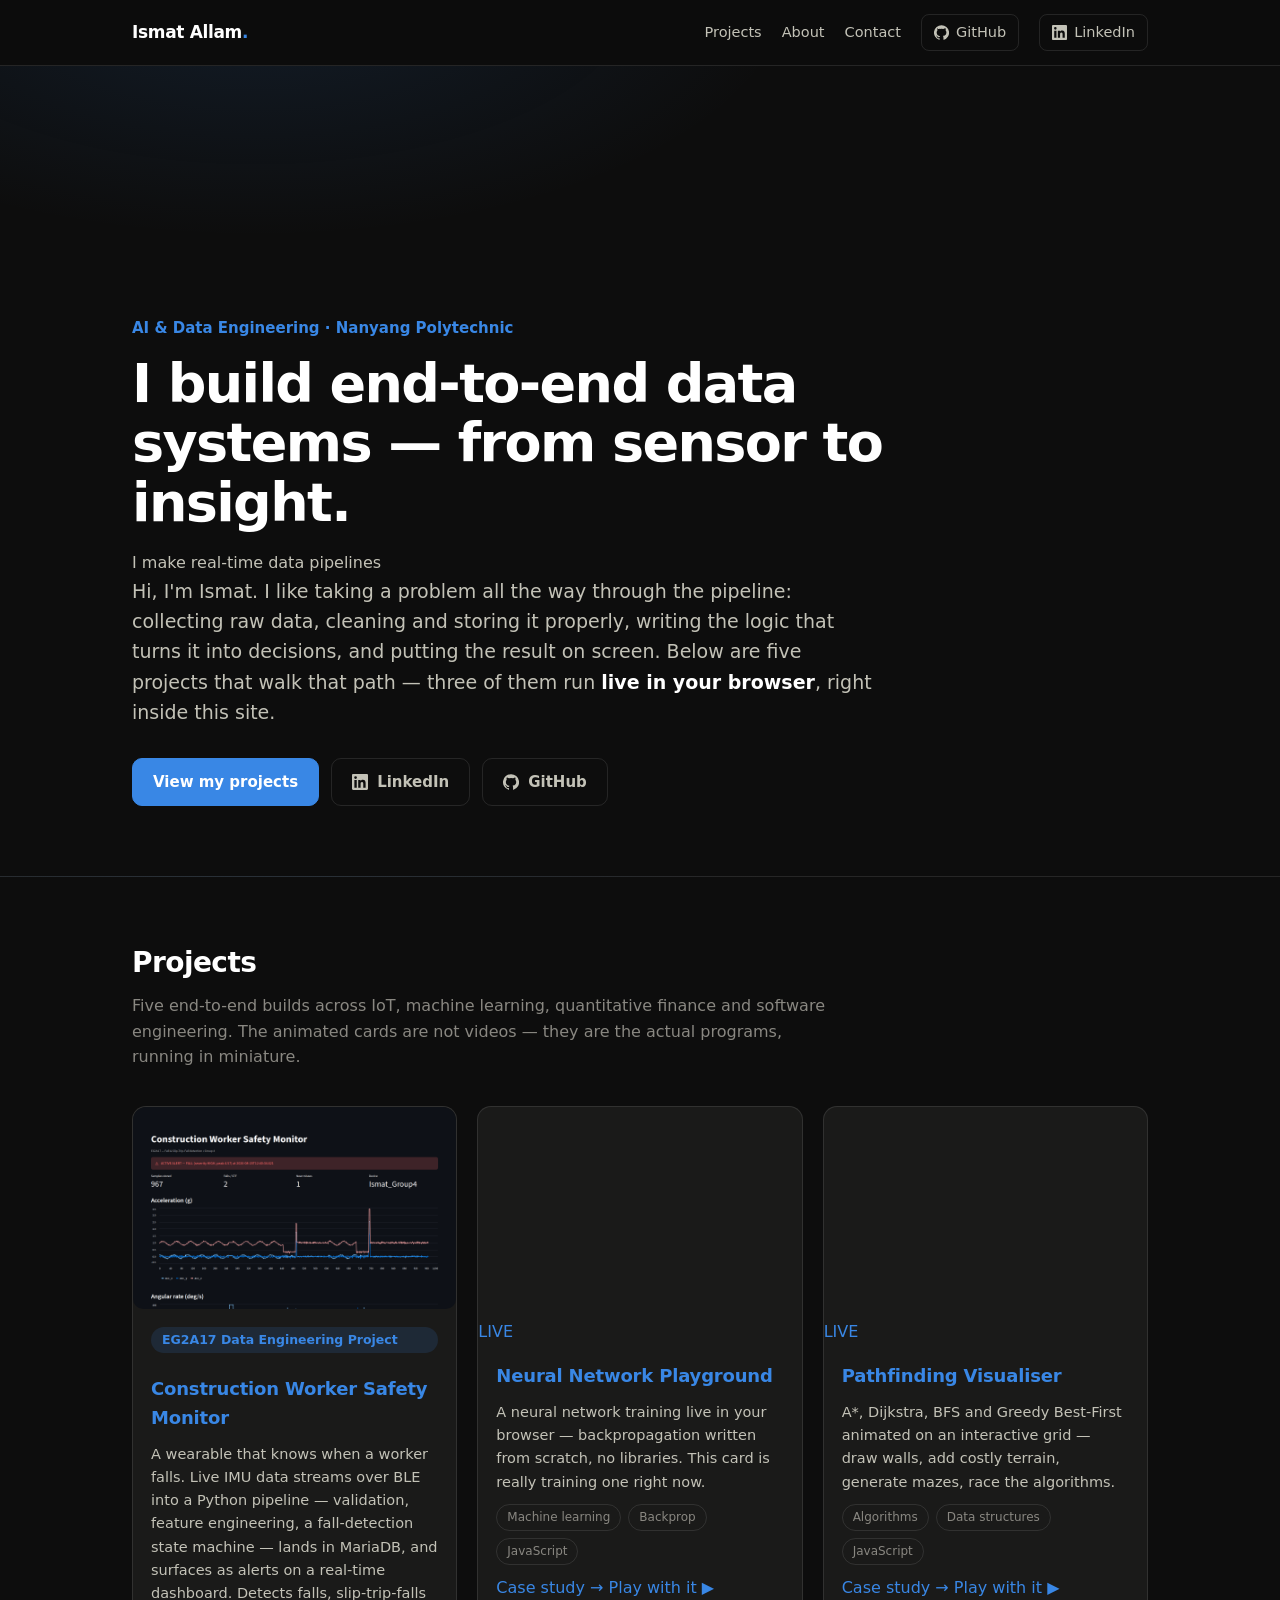
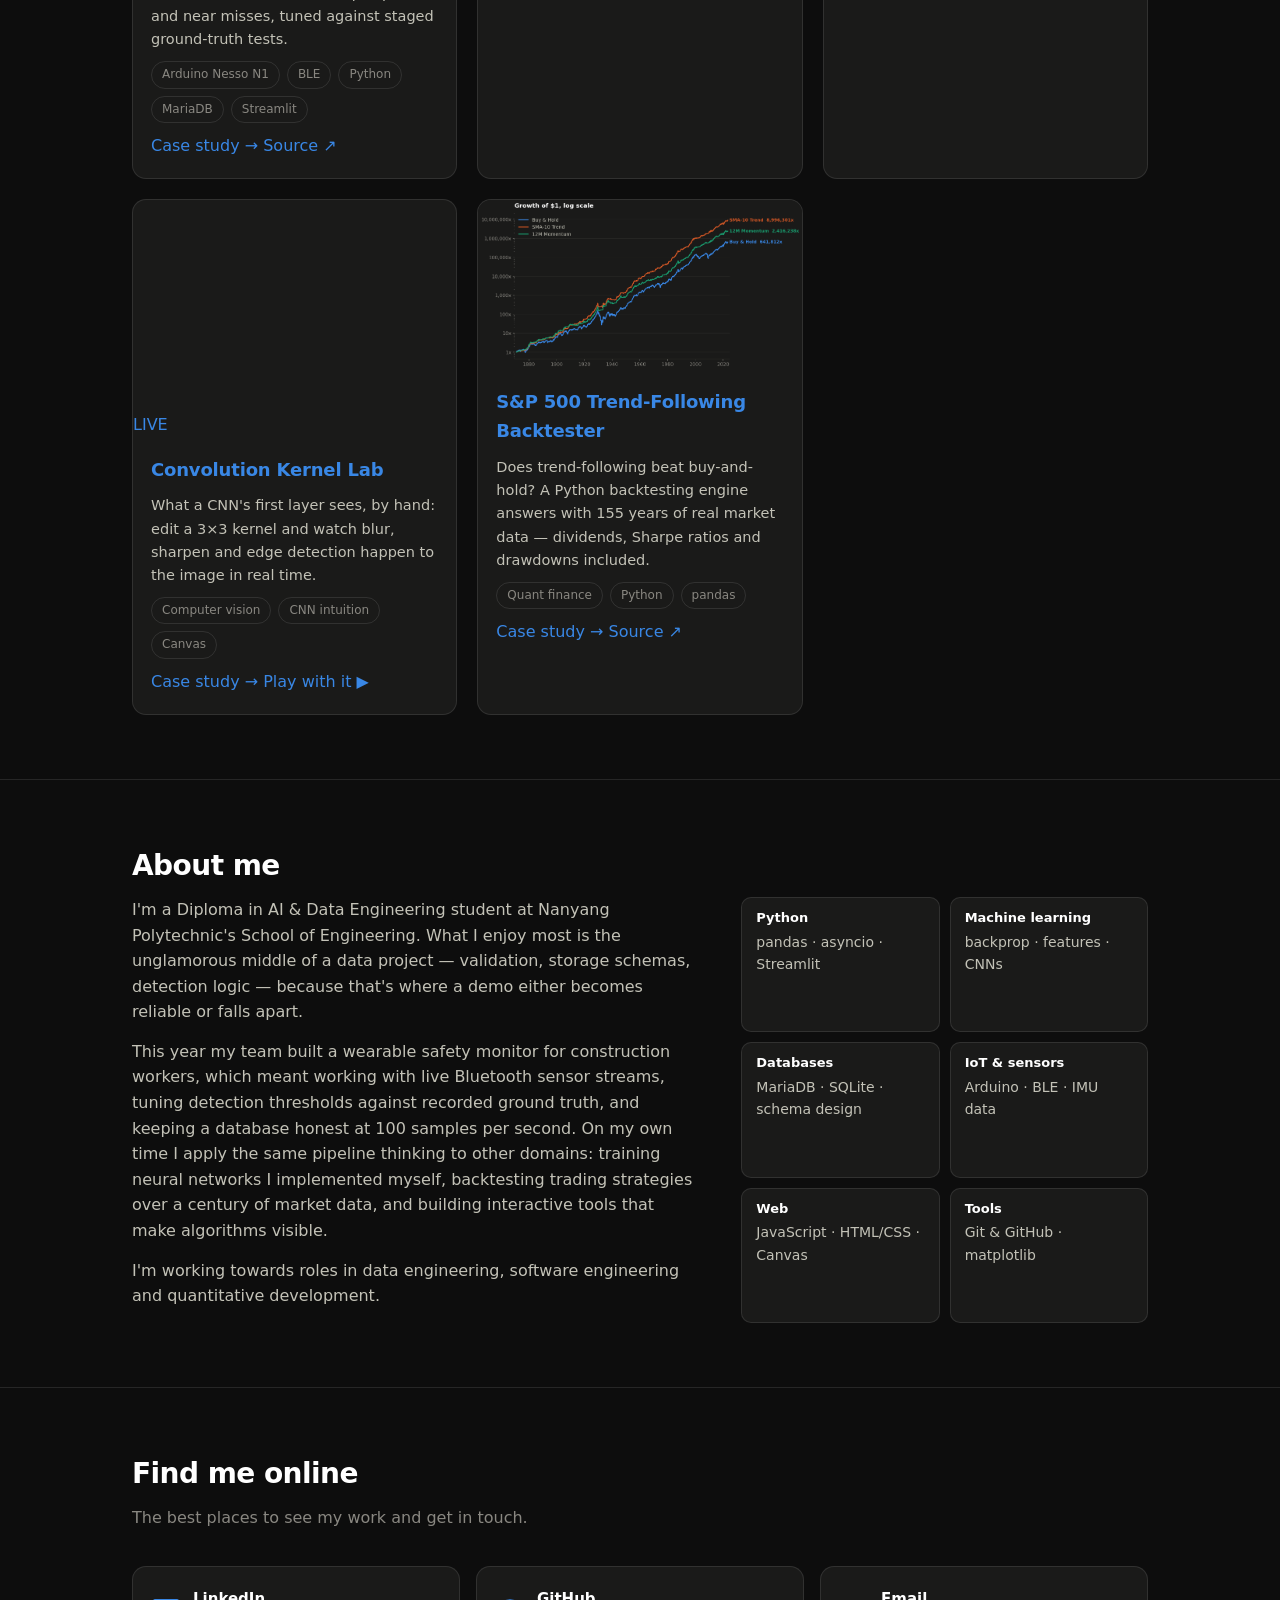
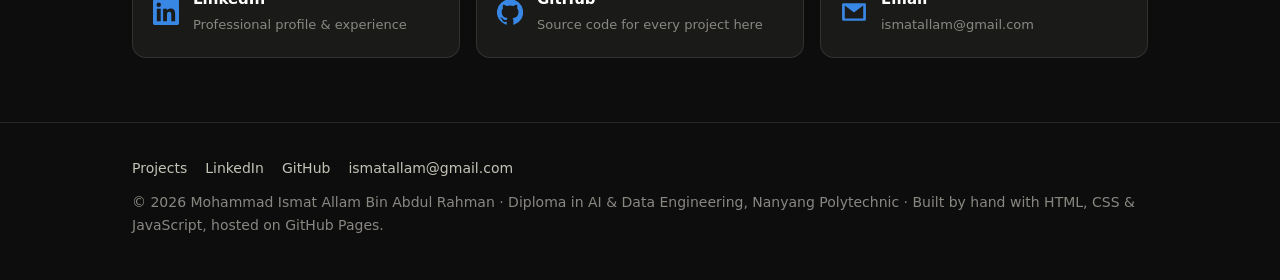
==== commit bec07299: "Add index.html" ====
--- a/index.html
+++ b/index.html
@@ -4,7 +4,7 @@
 <meta charset="UTF-8">
 <meta name="viewport" content="width=device-width, initial-scale=1.0">
 <title>Ismat Allam — AI & Data Engineering Portfolio</title>
-<meta name="description" content="Digital portfolio of Ismat Allam — AI & Data Engineering student at Nanyang Polytechnic. IoT safety monitoring, quantitative backtesting and interactive algorithm visualisation.">
+<meta name="description" content="Digital portfolio of Ismat Allam — AI & Data Engineering student at Nanyang Polytechnic. IoT safety monitoring, quantitative backtesting, and interactive machine-learning demos that run live in the browser.">
 <link rel="stylesheet" href="assets/style.css">
 <link rel="icon" href="data:image/svg+xml,<svg xmlns='http://www.w3.org/2000/svg' viewBox='0 0 100 100'><text y='.9em' font-size='90'>📊</text></svg>">
 </head>
@@ -30,15 +30,17 @@
 </nav>
 
 <header class="hero">
+  <canvas id="heroCanvas" aria-hidden="true"></canvas>
   <div class="wrap">
     <div class="kicker">AI &amp; Data Engineering · Nanyang Polytechnic</div>
     <h1>I build end-to-end data systems — from sensor to insight.</h1>
+    <span class="roles">I make <span id="roleText">real-time data pipelines</span><span class="cursor"></span></span>
     <p class="lead">
       Hi, I'm Ismat. I like taking a problem all the way through the pipeline:
-      collecting raw data, cleaning and storing it properly, writing the logic that
-      turns it into decisions, and putting the result on screen. Below are three
-      projects that walk that path — a wearable safety monitor, a 155-year market
-      backtest, and an interactive algorithm visualiser.
+      collecting raw data, cleaning and storing it properly, writing the logic that turns it
+      into decisions, and putting the result on screen. Below are five projects that walk that
+      path — three of them run <strong style="color:var(--ink)">live in your browser</strong>,
+      right inside this site.
     </p>
     <div class="btn-row">
       <a class="btn primary" href="#projects">View my projects</a>
@@ -56,52 +58,108 @@
 
 <section id="projects">
   <div class="wrap">
-    <h2 class="section-title">Projects</h2>
-    <p class="section-sub">Three end-to-end builds: an IoT safety pipeline, a quantitative
-    finance study, and a software-engineering piece you can play with live.</p>
+    <h2 class="section-title reveal">Projects</h2>
+    <p class="section-sub reveal">Five end-to-end builds across IoT, machine learning, quantitative
+    finance and software engineering. The animated cards are not videos — they are the actual
+    programs, running in miniature.</p>
 
     <div class="cards">
-      <a class="card" href="projects/safety-monitoring.html">
-        <div class="thumb"><img src="assets/img/dep_dashboard_top.png" alt="Live safety-monitoring dashboard with an active fall alert"></div>
-        <div class="body">
-          <h3>Construction Worker Safety Monitor</h3>
-          <p>Wearable IMU → BLE → Python detection engine → MariaDB → live dashboard.
-             Detects falls, slip-trip-falls and near misses in real time.</p>
-          <div class="chips"><span class="chip">Arduino Nesso N1</span><span class="chip">Python</span><span class="chip">BLE</span><span class="chip">MariaDB</span><span class="chip">Streamlit</span></div>
-          <span class="go">Read the case study →</span>
-        </div>
-      </a>
-
-      <a class="card" href="projects/quant-backtester.html">
-        <div class="thumb"><img src="assets/img/equity_curves.png" alt="Equity curves of trend-following strategies vs buy and hold, log scale"></div>
-        <div class="body">
-          <h3>S&amp;P 500 Trend-Following Backtester</h3>
-          <p>A quantitative engine that tests trend-following against buy-and-hold on
-             155 years of real market data — with the risk numbers to match.</p>
-          <div class="chips"><span class="chip">Python</span><span class="chip">pandas</span><span class="chip">Quant finance</span><span class="chip">matplotlib</span></div>
-          <span class="go">Read the case study →</span>
-        </div>
-      </a>
-
-      <a class="card" href="projects/pathfinding-visualizer.html">
-        <div class="thumb"><img src="assets/img/pathfinding_astar.png" alt="A* search animating through a generated maze"></div>
-        <div class="body">
-          <h3>Pathfinding Visualiser</h3>
-          <p>A*, Dijkstra, BFS and Greedy search animated on an interactive grid —
-             draw walls, generate mazes and race the algorithms. Runs live in your browser.</p>
-          <div class="chips"><span class="chip">JavaScript</span><span class="chip">Algorithms</span><span class="chip">HTML/CSS</span><span class="chip">Zero libraries</span></div>
-          <span class="go">Read the case study →</span>
-        </div>
-      </a>
+
+      <div class="card featured reveal">
+        <a class="media" href="projects/safety-monitoring.html">
+          <img src="assets/img/dep_dashboard_top.png" alt="Live safety-monitoring dashboard with an active fall alert">
+        </a>
+        <div class="body">
+          <span class="tag">EG2A17 Data Engineering Project</span>
+          <h3><a href="projects/safety-monitoring.html">Construction Worker Safety Monitor</a></h3>
+          <p>A wearable that knows when a worker falls. Live IMU data streams over BLE into a
+             Python pipeline — validation, feature engineering, a fall-detection state machine —
+             lands in MariaDB, and surfaces as alerts on a real-time dashboard. Detects falls,
+             slip-trip-falls and near misses, tuned against staged ground-truth tests.</p>
+          <div class="chips"><span class="chip">Arduino Nesso N1</span><span class="chip">BLE</span><span class="chip">Python</span><span class="chip">MariaDB</span><span class="chip">Streamlit</span></div>
+          <div class="links-row">
+            <a href="projects/safety-monitoring.html">Case study →</a>
+            <a href="https://github.com/ismat-spec/dep" target="_blank" rel="noopener">Source ↗</a>
+          </div>
+        </div>
+      </div>
+
+      <div class="card reveal">
+        <a class="media" href="projects/nn-playground.html" aria-label="Neural Network Playground">
+          <canvas id="miniNN" width="380" height="204"></canvas>
+          <span class="live-badge">LIVE</span>
+        </a>
+        <div class="body">
+          <h3><a href="projects/nn-playground.html">Neural Network Playground</a></h3>
+          <p>A neural network training live in your browser — backpropagation written from
+             scratch, no libraries. This card is really training one right now.</p>
+          <div class="chips"><span class="chip">Machine learning</span><span class="chip">Backprop</span><span class="chip">JavaScript</span></div>
+          <div class="links-row">
+            <a href="projects/nn-playground.html">Case study →</a>
+            <a href="projects/nn/index.html">Play with it ▶</a>
+          </div>
+        </div>
+      </div>
+
+      <div class="card reveal">
+        <a class="media" href="projects/pathfinding-visualizer.html" aria-label="Pathfinding Visualiser">
+          <canvas id="miniPath" width="380" height="204"></canvas>
+          <span class="live-badge">LIVE</span>
+        </a>
+        <div class="body">
+          <h3><a href="projects/pathfinding-visualizer.html">Pathfinding Visualiser</a></h3>
+          <p>A*, Dijkstra, BFS and Greedy Best-First animated on an interactive grid — draw
+             walls, add costly terrain, generate mazes, race the algorithms.</p>
+          <div class="chips"><span class="chip">Algorithms</span><span class="chip">Data structures</span><span class="chip">JavaScript</span></div>
+          <div class="links-row">
+            <a href="projects/pathfinding-visualizer.html">Case study →</a>
+            <a href="projects/pathfinding/index.html">Play with it ▶</a>
+          </div>
+        </div>
+      </div>
+
+      <div class="card reveal">
+        <a class="media" href="projects/kernel-lab.html" aria-label="Convolution Kernel Lab">
+          <canvas id="miniKernel" width="380" height="204"></canvas>
+          <span class="live-badge">LIVE</span>
+        </a>
+        <div class="body">
+          <h3><a href="projects/kernel-lab.html">Convolution Kernel Lab</a></h3>
+          <p>What a CNN's first layer sees, by hand: edit a 3×3 kernel and watch blur, sharpen
+             and edge detection happen to the image in real time.</p>
+          <div class="chips"><span class="chip">Computer vision</span><span class="chip">CNN intuition</span><span class="chip">Canvas</span></div>
+          <div class="links-row">
+            <a href="projects/kernel-lab.html">Case study →</a>
+            <a href="projects/kernels/index.html">Play with it ▶</a>
+          </div>
+        </div>
+      </div>
+
+      <div class="card reveal">
+        <a class="media" href="projects/quant-backtester.html">
+          <img src="assets/img/equity_curves.png" alt="Equity curves of trend-following strategies vs buy and hold, log scale">
+        </a>
+        <div class="body">
+          <h3><a href="projects/quant-backtester.html">S&amp;P 500 Trend-Following Backtester</a></h3>
+          <p>Does trend-following beat buy-and-hold? A Python backtesting engine answers with
+             155 years of real market data — dividends, Sharpe ratios and drawdowns included.</p>
+          <div class="chips"><span class="chip">Quant finance</span><span class="chip">Python</span><span class="chip">pandas</span></div>
+          <div class="links-row">
+            <a href="projects/quant-backtester.html">Case study →</a>
+            <a href="https://github.com/ismat-spec/sp500-trend-backtester" target="_blank" rel="noopener">Source ↗</a>
+          </div>
+        </div>
+      </div>
+
     </div>
   </div>
 </section>
 
 <section id="about" style="border-top:1px solid var(--hairline);">
   <div class="wrap">
-    <h2 class="section-title">About me</h2>
+    <h2 class="section-title reveal">About me</h2>
     <div class="about-grid">
-      <div>
+      <div class="reveal">
         <p>I'm a Diploma in AI &amp; Data Engineering student at Nanyang Polytechnic's School
         of Engineering. What I enjoy most is the unglamorous middle of a data project —
         validation, storage schemas, detection logic — because that's where a demo either
@@ -109,17 +167,18 @@
         <p>This year my team built a wearable safety monitor for construction workers, which
         meant working with live Bluetooth sensor streams, tuning detection thresholds against
         recorded ground truth, and keeping a database honest at 100 samples per second. On my
-        own time I apply the same pipeline thinking to other domains: financial backtesting
-        and classic computer-science algorithms.</p>
+        own time I apply the same pipeline thinking to other domains: training neural networks
+        I implemented myself, backtesting trading strategies over a century of market data, and
+        building interactive tools that make algorithms visible.</p>
         <p>I'm working towards roles in data engineering, software engineering and
         quantitative development.</p>
       </div>
-      <div class="skills">
+      <div class="skills reveal">
         <div class="skill"><b>Python</b>pandas · asyncio · Streamlit</div>
+        <div class="skill"><b>Machine learning</b>backprop · features · CNNs</div>
         <div class="skill"><b>Databases</b>MariaDB · SQLite · schema design</div>
         <div class="skill"><b>IoT &amp; sensors</b>Arduino · BLE · IMU data</div>
-        <div class="skill"><b>Data analysis</b>cleaning · features · metrics</div>
-        <div class="skill"><b>Web</b>JavaScript · HTML/CSS</div>
+        <div class="skill"><b>Web</b>JavaScript · HTML/CSS · Canvas</div>
         <div class="skill"><b>Tools</b>Git &amp; GitHub · matplotlib</div>
       </div>
     </div>
@@ -128,9 +187,9 @@
 
 <section id="contact" style="border-top:1px solid var(--hairline);">
   <div class="wrap">
-    <h2 class="section-title">Find me online</h2>
-    <p class="section-sub">The best places to see my work and get in touch.</p>
-    <div class="online">
+    <h2 class="section-title reveal">Find me online</h2>
+    <p class="section-sub reveal">The best places to see my work and get in touch.</p>
+    <div class="online reveal">
       <a href="https://www.linkedin.com/in/ismat-allam-7030122b6" target="_blank" rel="noopener">
         <svg viewBox="0 0 24 24" aria-hidden="true"><path d="M20.45 20.45h-3.55v-5.57c0-1.33-.03-3.04-1.85-3.04-1.86 0-2.14 1.45-2.14 2.94v5.67H9.35V9h3.41v1.56h.05c.47-.9 1.63-1.85 3.36-1.85 3.6 0 4.27 2.37 4.27 5.46zM5.34 7.43a2.06 2.06 0 1 1 0-4.12 2.06 2.06 0 0 1 0 4.12zM7.12 20.45H3.56V9h3.56zM22.22 0H1.77C.79 0 0 .77 0 1.72v20.55C0 23.23.8 24 1.77 24h20.45c.98 0 1.78-.77 1.78-1.73V1.72C24 .77 23.2 0 22.22 0z"/></svg>
         <span><b>LinkedIn</b><small>Professional profile &amp; experience</small></span>
@@ -155,10 +214,11 @@
       <a href="https://github.com/ismat-spec" target="_blank" rel="noopener">GitHub</a>
       <a href="mailto:ismatallam@gmail.com">ismatallam@gmail.com</a>
     </div>
-    <div>© 2026 Ismat Allam · Diploma in AI &amp; Data Engineering, Nanyang Polytechnic ·
-    Built by hand with HTML &amp; CSS, hosted on GitHub Pages.</div>
+    <div>© 2026 Mohammad Ismat Allam Bin Abdul Rahman · Diploma in AI &amp; Data Engineering,
+    Nanyang Polytechnic · Built by hand with HTML, CSS &amp; JavaScript, hosted on GitHub Pages.</div>
   </div>
 </footer>
 
+<script src="assets/home.js" defer></script>
 </body>
 </html>
--- a/assets/style.css
+++ b/assets/style.css
@@ -0,0 +1,173 @@
+/* ============ Ismat Allam — portfolio ============ */
+:root{
+  --page:#0d0d0d;
+  --surface:#1a1a19;
+  --card:#1f1f1e;
+  --ink:#ffffff;
+  --ink2:#c3c2b7;
+  --muted:#898781;
+  --hairline:rgba(255,255,255,0.10);
+  --accent:#3987e5;
+  --accent-soft:rgba(57,135,229,0.14);
+  --orange:#d95926;
+  --aqua:#199e70;
+}
+*{box-sizing:border-box; margin:0; padding:0;}
+html{scroll-behavior:smooth;}
+body{
+  background:var(--page); color:var(--ink2);
+  font-family:system-ui,-apple-system,"Segoe UI",sans-serif;
+  line-height:1.6; font-size:16px;
+  -webkit-font-smoothing:antialiased;
+}
+a{color:var(--accent); text-decoration:none;}
+a:hover{text-decoration:underline;}
+img{max-width:100%; display:block; border-radius:10px;}
+.wrap{max-width:1060px; margin:0 auto; padding:0 22px;}
+
+/* ---------- nav ---------- */
+nav{
+  position:sticky; top:0; z-index:10;
+  background:rgba(13,13,13,0.85); backdrop-filter:blur(10px);
+  border-bottom:1px solid var(--hairline);
+}
+.nav-inner{
+  max-width:1060px; margin:0 auto; padding:14px 22px;
+  display:flex; align-items:center; gap:22px;
+}
+.logo{font-weight:700; color:var(--ink); font-size:17px; letter-spacing:-0.02em;}
+.logo:hover{text-decoration:none;}
+.logo span{color:var(--accent);}
+.nav-links{display:flex; gap:20px; margin-left:auto; align-items:center; flex-wrap:wrap;}
+.nav-links a{color:var(--ink2); font-size:14.5px;}
+.nav-links a:hover{color:var(--ink); text-decoration:none;}
+.nav-links a.social{
+  display:inline-flex; align-items:center; gap:7px;
+  border:1px solid var(--hairline); border-radius:8px; padding:6px 12px;
+}
+.nav-links a.social:hover{border-color:var(--accent); color:var(--ink);}
+.nav-links a.social svg{width:15px; height:15px; fill:currentColor;}
+
+/* ---------- hero ---------- */
+.hero{padding:92px 0 70px; border-bottom:1px solid var(--hairline);
+  background:radial-gradient(900px 420px at 20% -10%, rgba(57,135,229,0.13), transparent 60%);}
+.hero .kicker{color:var(--accent); font-weight:600; font-size:15px; margin-bottom:14px;}
+.hero h1{color:var(--ink); font-size:clamp(34px,6vw,54px); line-height:1.1;
+  letter-spacing:-0.03em; margin-bottom:18px; max-width:20ch;}
+.hero p.lead{font-size:19px; max-width:62ch; margin-bottom:30px;}
+.btn-row{display:flex; gap:12px; flex-wrap:wrap;}
+.btn{
+  display:inline-flex; align-items:center; gap:9px;
+  padding:11px 20px; border-radius:10px; font-weight:600; font-size:15px;
+  border:1px solid var(--hairline); color:var(--ink2);
+}
+.btn:hover{text-decoration:none; color:var(--ink); border-color:rgba(255,255,255,0.3);}
+.btn.primary{background:var(--accent); border-color:var(--accent); color:#fff;}
+.btn.primary:hover{filter:brightness(1.12);}
+.btn svg{width:16px; height:16px; fill:currentColor;}
+
+/* ---------- sections ---------- */
+section{padding:64px 0;}
+.section-title{color:var(--ink); font-size:28px; letter-spacing:-0.02em; margin-bottom:8px;}
+.section-sub{color:var(--muted); margin-bottom:36px; max-width:70ch;}
+
+/* ---------- project cards ---------- */
+.cards{display:grid; grid-template-columns:repeat(3,1fr); gap:20px;}
+@media(max-width:900px){.cards{grid-template-columns:1fr;}}
+.card{
+  background:var(--surface); border:1px solid var(--hairline); border-radius:14px;
+  overflow:hidden; display:flex; flex-direction:column;
+  transition:transform .18s ease, border-color .18s ease;
+}
+.card:hover{transform:translateY(-4px); border-color:rgba(255,255,255,0.22);}
+.card .thumb{aspect-ratio:16/9.4; overflow:hidden; border-bottom:1px solid var(--hairline);}
+.card .thumb img{width:100%; height:100%; object-fit:cover; object-position:top; border-radius:0;}
+.card .body{padding:18px 18px 20px; display:flex; flex-direction:column; gap:10px; flex:1;}
+.card h3{color:var(--ink); font-size:18px; letter-spacing:-0.01em;}
+.card p{font-size:14.5px; color:var(--ink2);}
+.card .go{margin-top:auto; font-weight:600; font-size:14.5px;}
+.chips{display:flex; flex-wrap:wrap; gap:7px;}
+.chip{
+  font-size:12px; color:var(--muted); border:1px solid var(--hairline);
+  border-radius:99px; padding:3px 10px; white-space:nowrap;
+}
+.tag{
+  display:inline-block; font-size:12.5px; font-weight:600; color:var(--accent);
+  background:var(--accent-soft); border-radius:99px; padding:3px 11px; margin-bottom:12px;
+}
+
+/* ---------- about / skills ---------- */
+.about-grid{display:grid; grid-template-columns:1.4fr 1fr; gap:40px;}
+@media(max-width:820px){.about-grid{grid-template-columns:1fr;}}
+.about-grid p{margin-bottom:14px;}
+.skills{display:grid; grid-template-columns:1fr 1fr; gap:10px;}
+.skill{
+  background:var(--surface); border:1px solid var(--hairline); border-radius:10px;
+  padding:10px 14px; font-size:14px; color:var(--ink2);
+}
+.skill b{color:var(--ink); display:block; font-size:13px; margin-bottom:2px;}
+
+/* ---------- find me online ---------- */
+.online{display:grid; grid-template-columns:repeat(3,1fr); gap:16px;}
+@media(max-width:820px){.online{grid-template-columns:1fr;}}
+.online a{
+  background:var(--surface); border:1px solid var(--hairline); border-radius:14px;
+  padding:20px; display:flex; align-items:center; gap:14px; color:var(--ink2);
+}
+.online a:hover{text-decoration:none; border-color:var(--accent);}
+.online svg{width:26px; height:26px; fill:var(--accent); flex-shrink:0;}
+.online b{color:var(--ink); display:block; font-size:15px;}
+.online small{color:var(--muted); font-size:13px;}
+
+/* ---------- footer ---------- */
+footer{border-top:1px solid var(--hairline); padding:34px 0 44px; font-size:14px; color:var(--muted);}
+footer .foot-links{display:flex; gap:18px; margin-bottom:12px; flex-wrap:wrap;}
+footer a{color:var(--ink2);}
+footer a:hover{color:var(--ink);}
+
+/* ---------- case-study pages ---------- */
+.case-hero{padding:66px 0 40px; border-bottom:1px solid var(--hairline);
+  background:radial-gradient(700px 340px at 15% -10%, rgba(57,135,229,0.11), transparent 60%);}
+.case-hero h1{color:var(--ink); font-size:clamp(28px,4.6vw,40px); letter-spacing:-0.025em;
+  line-height:1.15; margin-bottom:14px; max-width:26ch;}
+.case-hero p.lead{font-size:17.5px; max-width:68ch;}
+.meta{display:flex; gap:34px; flex-wrap:wrap; margin-top:26px;}
+.meta div{font-size:14px;}
+.meta b{display:block; color:var(--muted); font-size:12px; text-transform:uppercase;
+  letter-spacing:0.06em; margin-bottom:3px; font-weight:600;}
+.meta span{color:var(--ink);}
+.case-body{padding:26px 0 10px;}
+.case-section{padding:30px 0;}
+.case-section h2{
+  color:var(--ink); font-size:22px; letter-spacing:-0.015em; margin-bottom:16px;
+  display:flex; align-items:center; gap:12px;
+}
+.case-section h2 .num{
+  color:var(--accent); background:var(--accent-soft); border-radius:8px;
+  width:32px; height:32px; display:inline-flex; align-items:center; justify-content:center;
+  font-size:15px; flex-shrink:0;
+}
+.case-section p{margin-bottom:14px; max-width:76ch;}
+.case-section ul{margin:0 0 14px 20px; max-width:74ch;}
+.case-section li{margin-bottom:8px;}
+.case-section li::marker{color:var(--accent);}
+figure{margin:24px 0;}
+figcaption{font-size:13.5px; color:var(--muted); margin-top:10px;}
+figure img{border:1px solid var(--hairline);}
+.figure-grid{display:grid; grid-template-columns:1fr 1fr; gap:18px;}
+@media(max-width:820px){.figure-grid{grid-template-columns:1fr;}}
+.callout{
+  background:var(--surface); border:1px solid var(--hairline); border-left:3px solid var(--accent);
+  border-radius:10px; padding:16px 18px; margin:20px 0; font-size:15px; max-width:76ch;
+}
+table.results{border-collapse:collapse; margin:20px 0; font-size:14.5px; width:100%; max-width:640px;}
+table.results th, table.results td{
+  border-bottom:1px solid var(--hairline); padding:9px 14px; text-align:right;
+  font-variant-numeric:tabular-nums;
+}
+table.results th:first-child, table.results td:first-child{text-align:left;}
+table.results th{color:var(--muted); font-size:12.5px; text-transform:uppercase; letter-spacing:0.05em;}
+table.results td{color:var(--ink2);}
+table.results td.hl{color:var(--ink); font-weight:600;}
+.pager{display:flex; justify-content:space-between; gap:14px; padding:34px 0 8px;
+  border-top:1px solid var(--hairline); margin-top:30px; flex-wrap:wrap;}
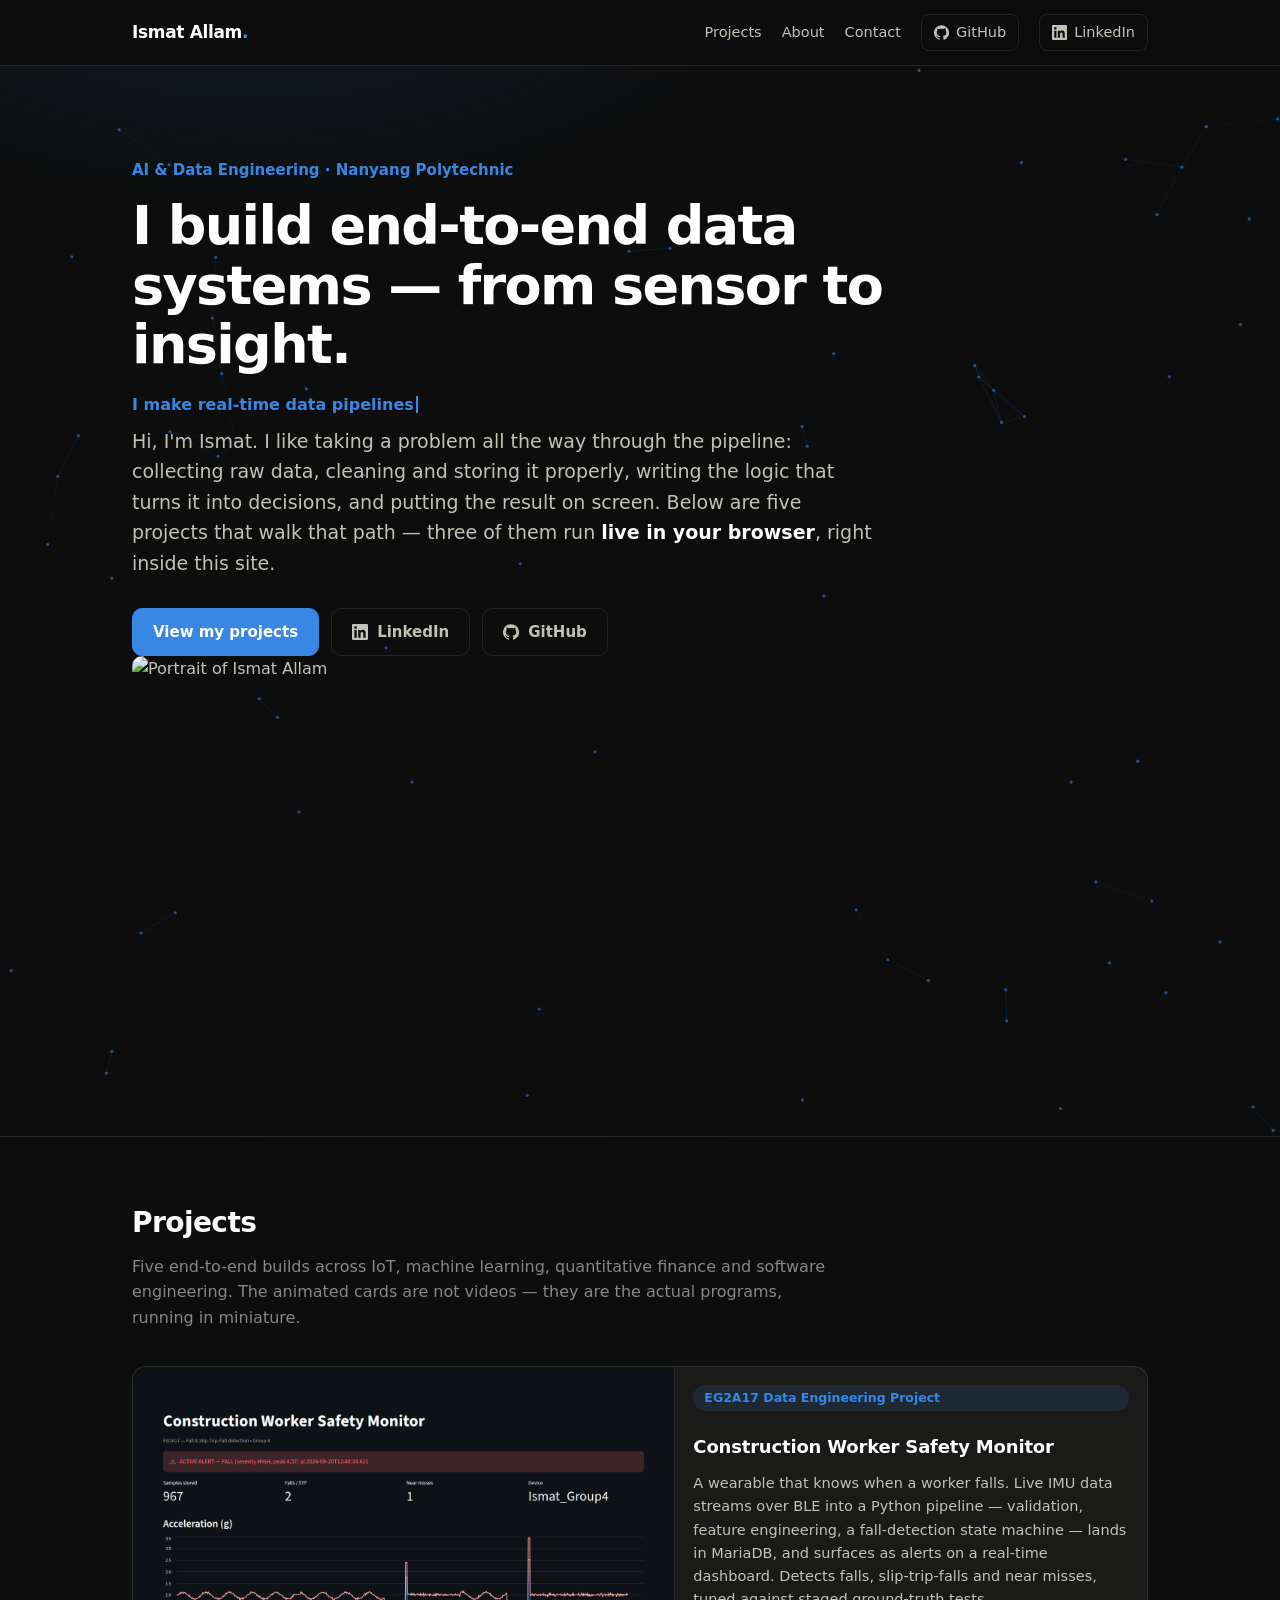
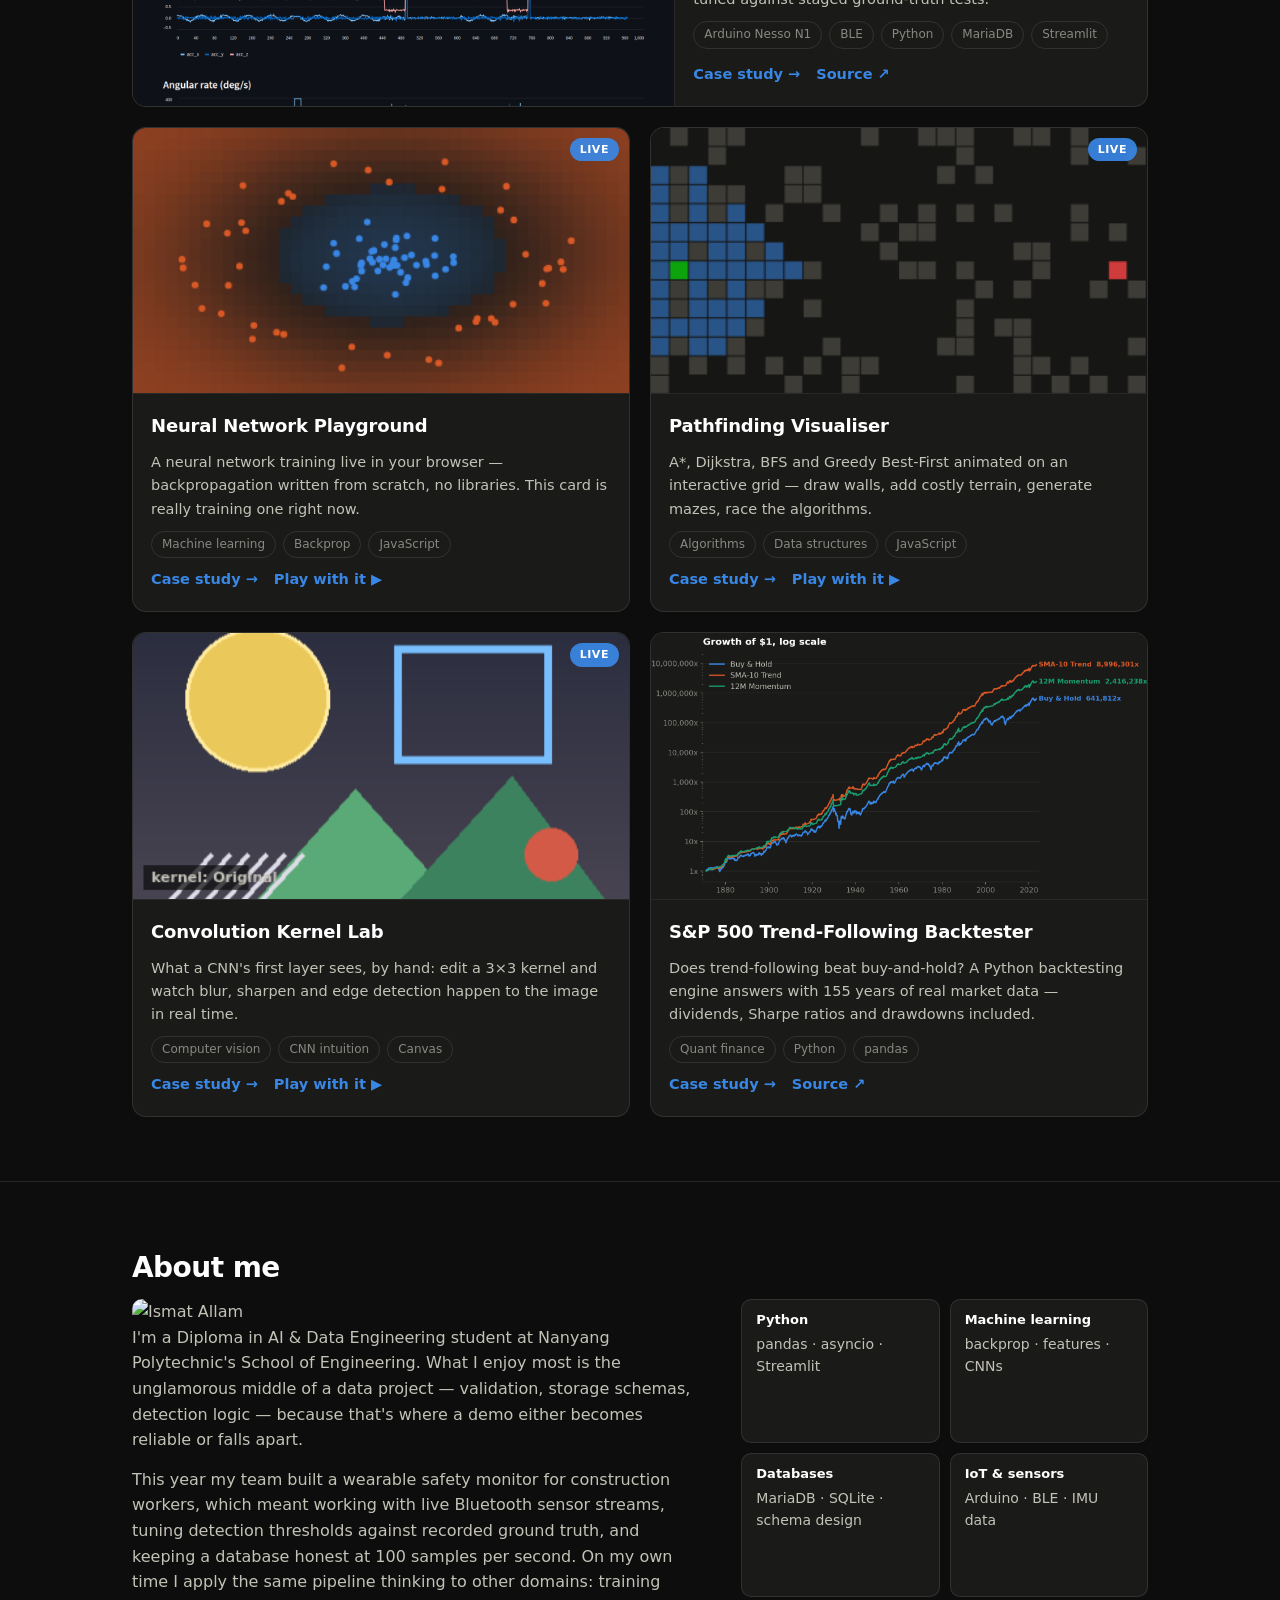
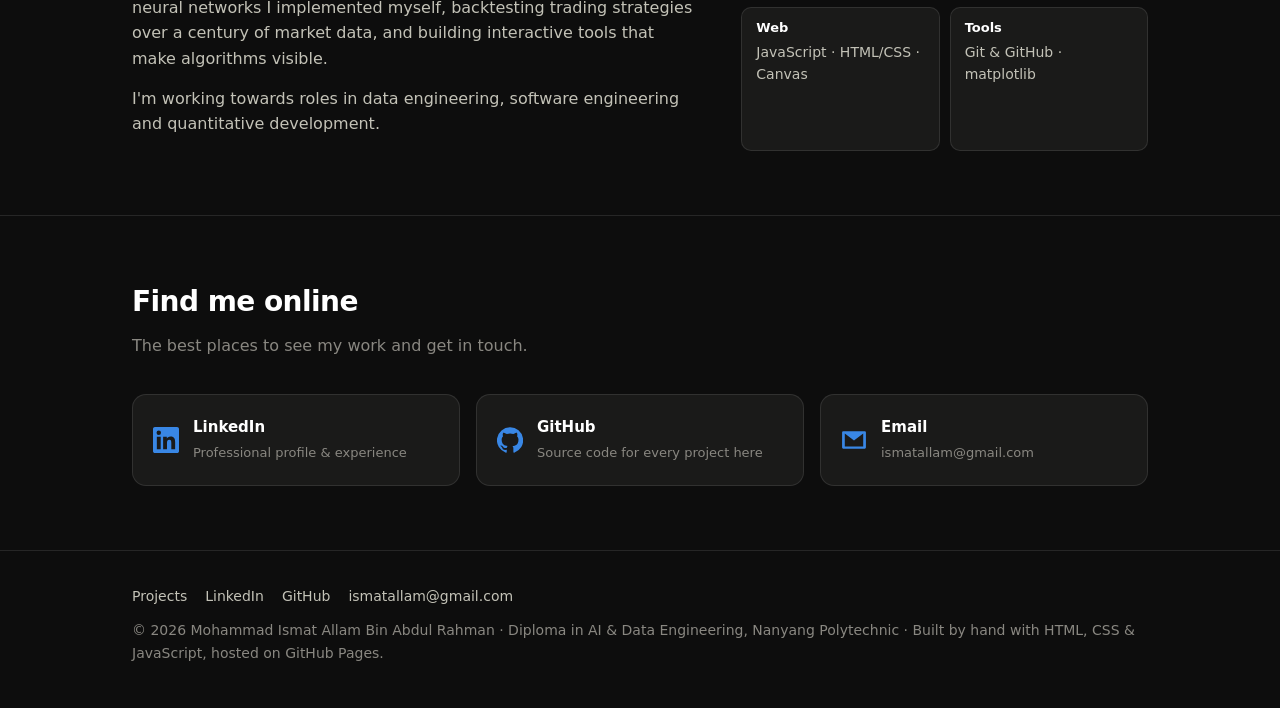
==== commit 70c2d64f: "Add index.html" ====
--- a/index.html
+++ b/index.html
@@ -31,7 +31,8 @@
 
 <header class="hero">
   <canvas id="heroCanvas" aria-hidden="true"></canvas>
-  <div class="wrap">
+  <div class="wrap hero-flex">
+    <div>
     <div class="kicker">AI &amp; Data Engineering · Nanyang Polytechnic</div>
     <h1>I build end-to-end data systems — from sensor to insight.</h1>
     <span class="roles">I make <span id="roleText">real-time data pipelines</span><span class="cursor"></span></span>
@@ -53,6 +54,9 @@
         GitHub
       </a>
     </div>
+    </div>
+    <img class="portrait" src="assets/img/ismat.jpg" alt="Portrait of Ismat Allam"
+         width="410" height="410">
   </div>
 </header>
 
@@ -160,10 +164,13 @@
     <h2 class="section-title reveal">About me</h2>
     <div class="about-grid">
       <div class="reveal">
-        <p>I'm a Diploma in AI &amp; Data Engineering student at Nanyang Polytechnic's School
-        of Engineering. What I enjoy most is the unglamorous middle of a data project —
-        validation, storage schemas, detection logic — because that's where a demo either
-        becomes reliable or falls apart.</p>
+        <div class="about-me-row">
+          <img src="assets/img/ismat.jpg" alt="Ismat Allam">
+          <p>I'm a Diploma in AI &amp; Data Engineering student at Nanyang Polytechnic's School
+          of Engineering. What I enjoy most is the unglamorous middle of a data project —
+          validation, storage schemas, detection logic — because that's where a demo either
+          becomes reliable or falls apart.</p>
+        </div>
         <p>This year my team built a wearable safety monitor for construction workers, which
         meant working with live Bluetooth sensor streams, tuning detection thresholds against
         recorded ground truth, and keeping a database honest at 100 samples per second. On my
--- a/assets/style.css
+++ b/assets/style.css
@@ -171,3 +171,43 @@
 table.results td.hl{color:var(--ink); font-weight:600;}
 .pager{display:flex; justify-content:space-between; gap:14px; padding:34px 0 8px;
   border-top:1px solid var(--hairline); margin-top:30px; flex-wrap:wrap;}
+
+/* ---------- v2: animated hero ---------- */
+.hero{position:relative; overflow:hidden;}
+#heroCanvas{position:absolute; inset:0; width:100%; height:100%; pointer-events:none;}
+.hero .wrap{position:relative; z-index:1;}
+.roles{color:var(--accent); font-weight:600; min-height:1.4em; display:block; margin-bottom:8px;}
+.roles .cursor{display:inline-block; width:2px; height:1.05em; background:var(--accent);
+  vertical-align:-0.15em; margin-left:2px; animation:blink 1s steps(1) infinite;}
+@keyframes blink{50%{opacity:0;}}
+
+/* ---------- v2: project cards with live media ---------- */
+.cards{grid-template-columns:repeat(2,1fr);}
+@media(max-width:820px){.cards{grid-template-columns:1fr;}}
+.card{cursor:default;}
+.card .media{aspect-ratio:16/8.6; overflow:hidden; border-bottom:1px solid var(--hairline);
+  display:block; position:relative; background:#111;}
+.card .media img, .card .media canvas{width:100%; height:100%; object-fit:cover;
+  object-position:top; border-radius:0; display:block;}
+.card .media .live-badge{position:absolute; top:10px; right:10px; font-size:11px; font-weight:700;
+  letter-spacing:0.05em; color:#fff; background:rgba(57,135,229,0.92); border-radius:99px;
+  padding:3px 10px;}
+.card h3 a{color:var(--ink);}
+.card h3 a:hover{color:var(--accent); text-decoration:none;}
+.card .links-row{display:flex; gap:16px; margin-top:auto; font-weight:600; font-size:14.5px;
+  flex-wrap:wrap;}
+.card.featured{grid-column:1 / -1;}
+@media(min-width:821px){
+  .card.featured{display:grid; grid-template-columns:1.15fr 1fr;}
+  .card.featured .media{aspect-ratio:auto; height:100%; border-bottom:none;
+    border-right:1px solid var(--hairline);}
+}
+
+/* ---------- v2: scroll reveal ---------- */
+.reveal{opacity:0; transform:translateY(18px);
+  transition:opacity .6s ease, transform .6s ease;}
+.reveal.in{opacity:1; transform:none;}
+@media (prefers-reduced-motion: reduce){
+  .reveal{opacity:1; transform:none; transition:none;}
+  .roles .cursor{animation:none;}
+}
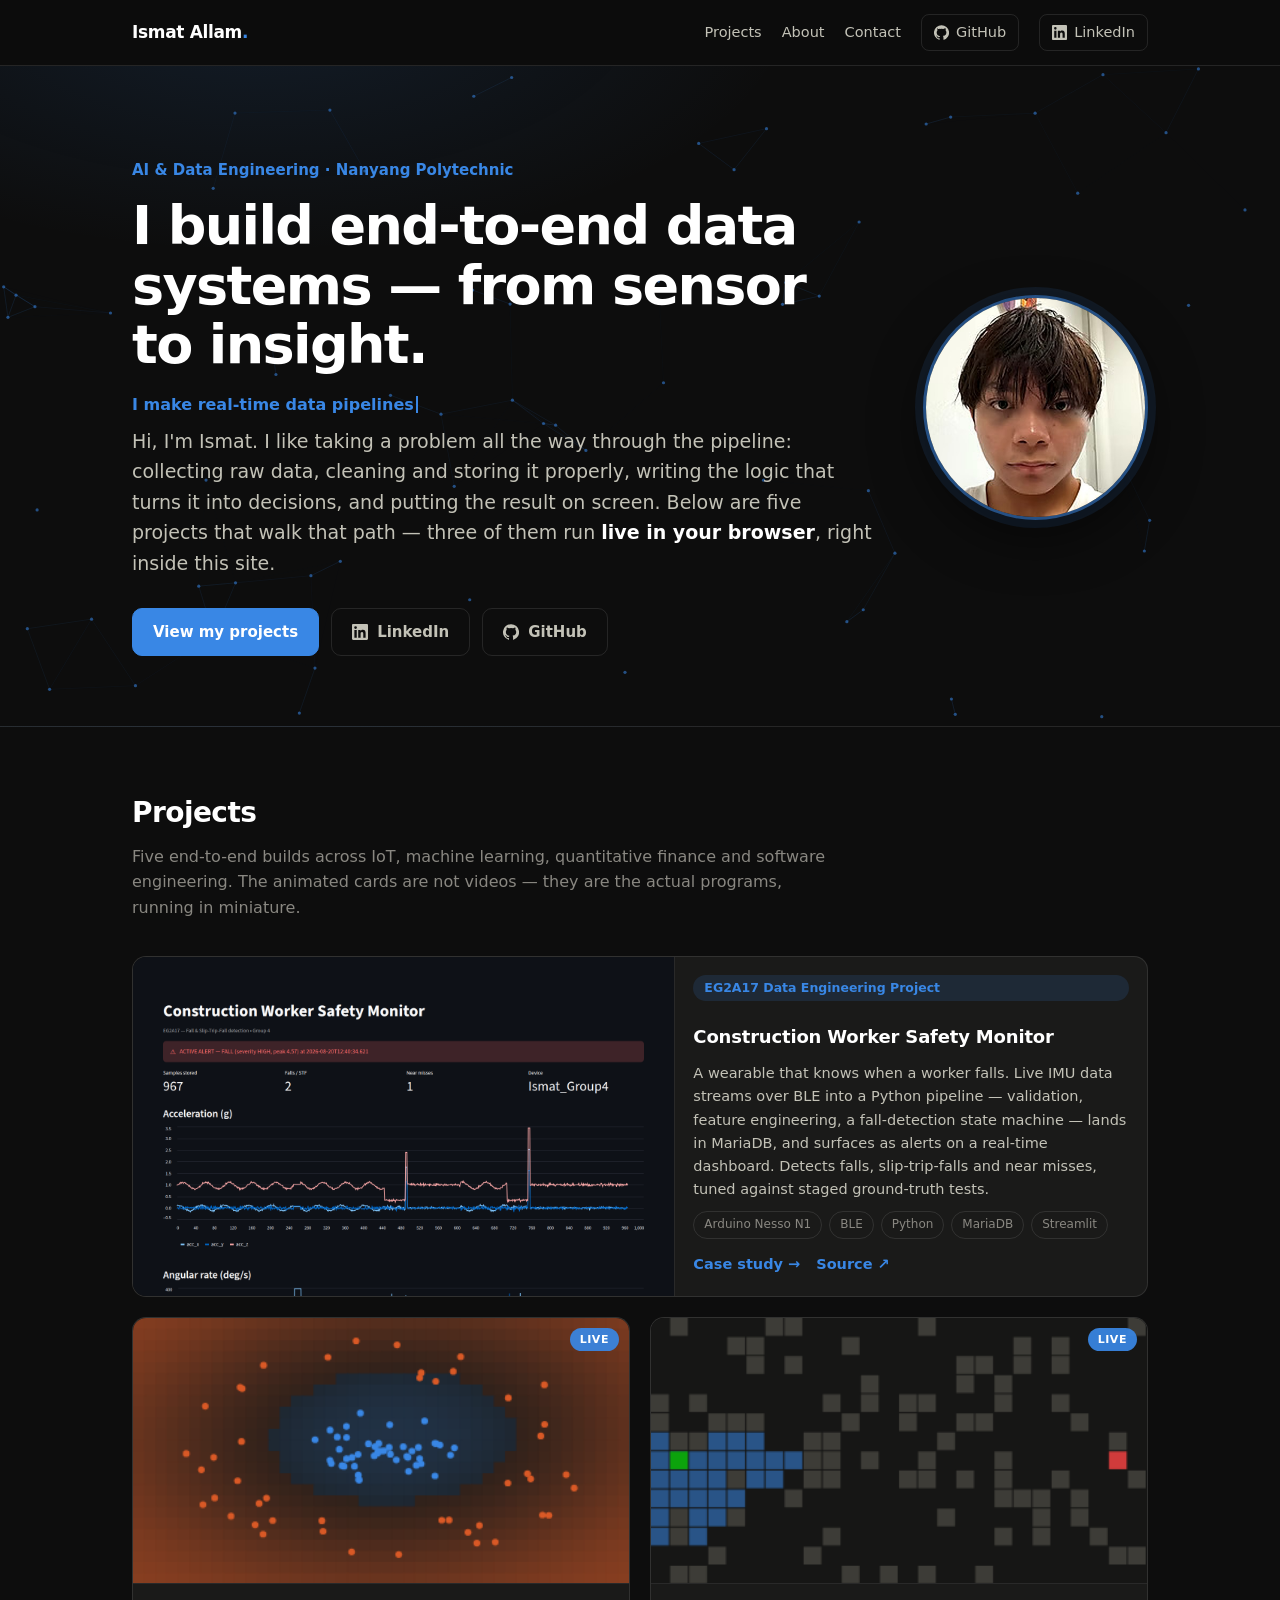
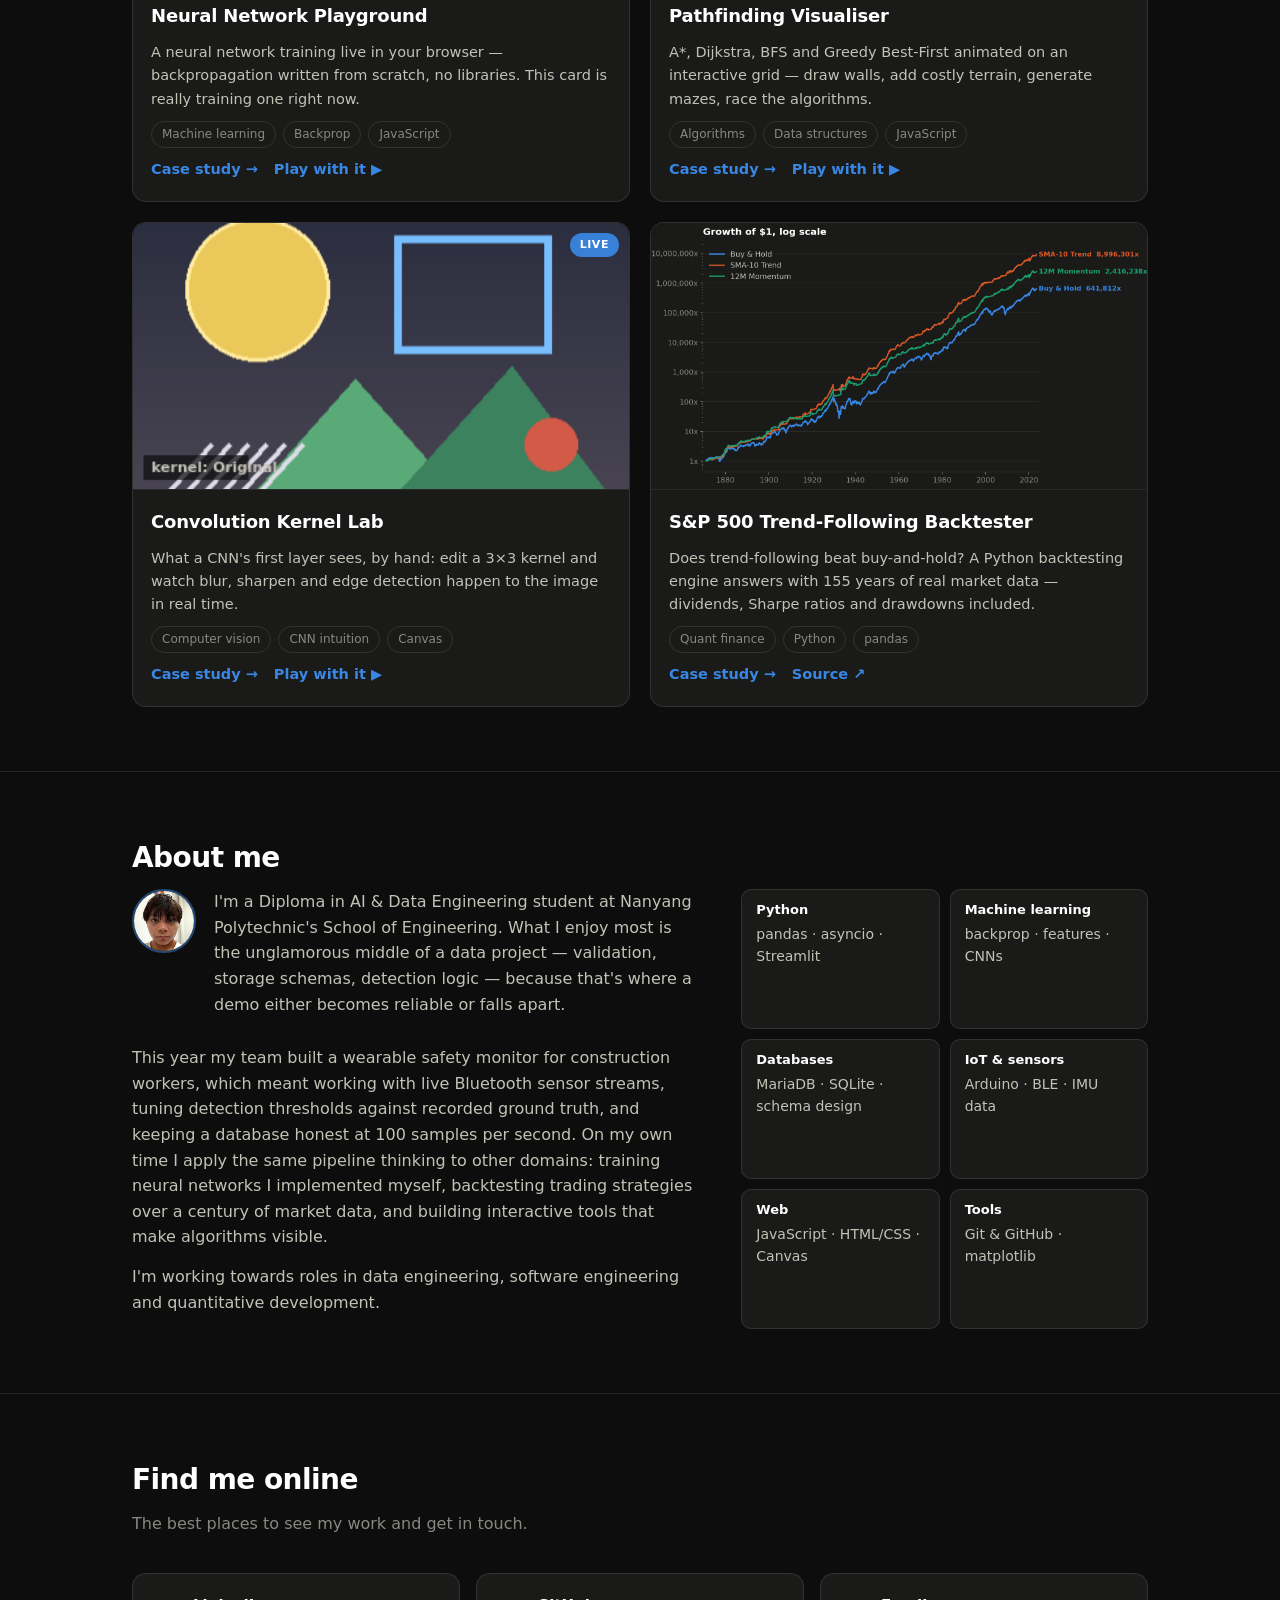
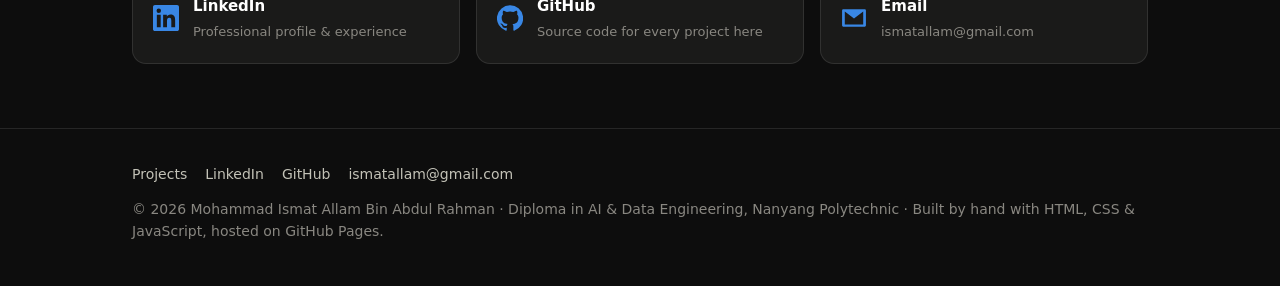
==== commit 3da4f7b3: "Add index.html" ====
--- a/index.html
+++ b/index.html
@@ -5,7 +5,7 @@
 <meta name="viewport" content="width=device-width, initial-scale=1.0">
 <title>Ismat Allam — AI & Data Engineering Portfolio</title>
 <meta name="description" content="Digital portfolio of Ismat Allam — AI & Data Engineering student at Nanyang Polytechnic. IoT safety monitoring, quantitative backtesting, and interactive machine-learning demos that run live in the browser.">
-<link rel="stylesheet" href="assets/style.css">
+<link rel="stylesheet" href="assets/style.css?v=3">
 <link rel="icon" href="data:image/svg+xml,<svg xmlns='http://www.w3.org/2000/svg' viewBox='0 0 100 100'><text y='.9em' font-size='90'>📊</text></svg>">
 </head>
 <body>
@@ -226,6 +226,6 @@
   </div>
 </footer>
 
-<script src="assets/home.js" defer></script>
+<script src="assets/home.js?v=3" defer></script>
 </body>
 </html>
--- a/assets/style.css
+++ b/assets/style.css
@@ -211,3 +211,19 @@
   .reveal{opacity:1; transform:none; transition:none;}
   .roles .cursor{animation:none;}
 }
+
+/* ---------- v3: portrait ---------- */
+.hero-flex{display:flex; align-items:center; gap:48px;}
+.hero-flex > div:first-child{flex:1; min-width:0;}
+.portrait{
+  width:225px; height:225px; border-radius:50%; object-fit:cover; flex-shrink:0;
+  border:3px solid rgba(57,135,229,0.55);
+  box-shadow:0 0 0 8px rgba(57,135,229,0.10), 0 18px 50px rgba(0,0,0,0.5);
+}
+@media(max-width:820px){
+  .hero-flex{flex-direction:column-reverse; align-items:flex-start; gap:26px;}
+  .portrait{width:132px; height:132px;}
+}
+.about-me-row{display:flex; align-items:flex-start; gap:18px; margin-bottom:14px;}
+.about-me-row img{width:64px; height:64px; border-radius:50%; object-fit:cover;
+  border:2px solid rgba(57,135,229,0.5); flex-shrink:0;}
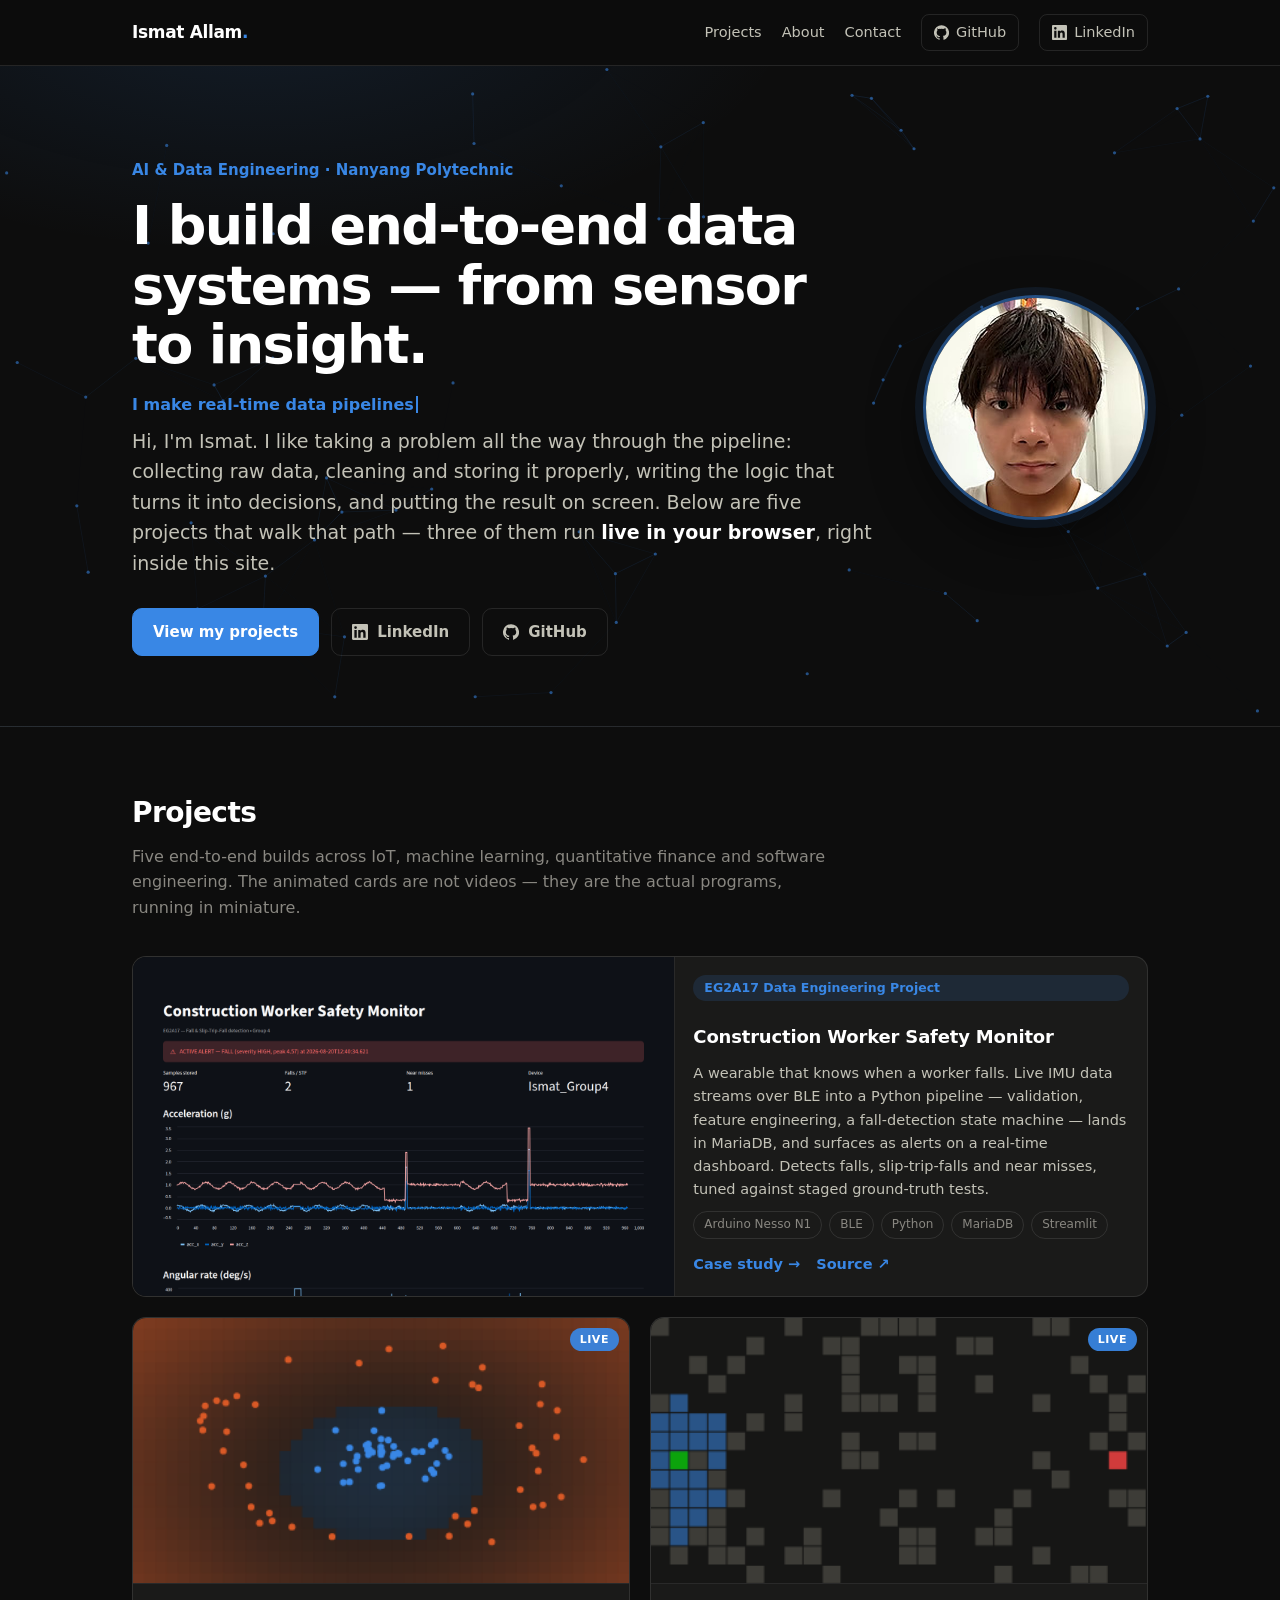
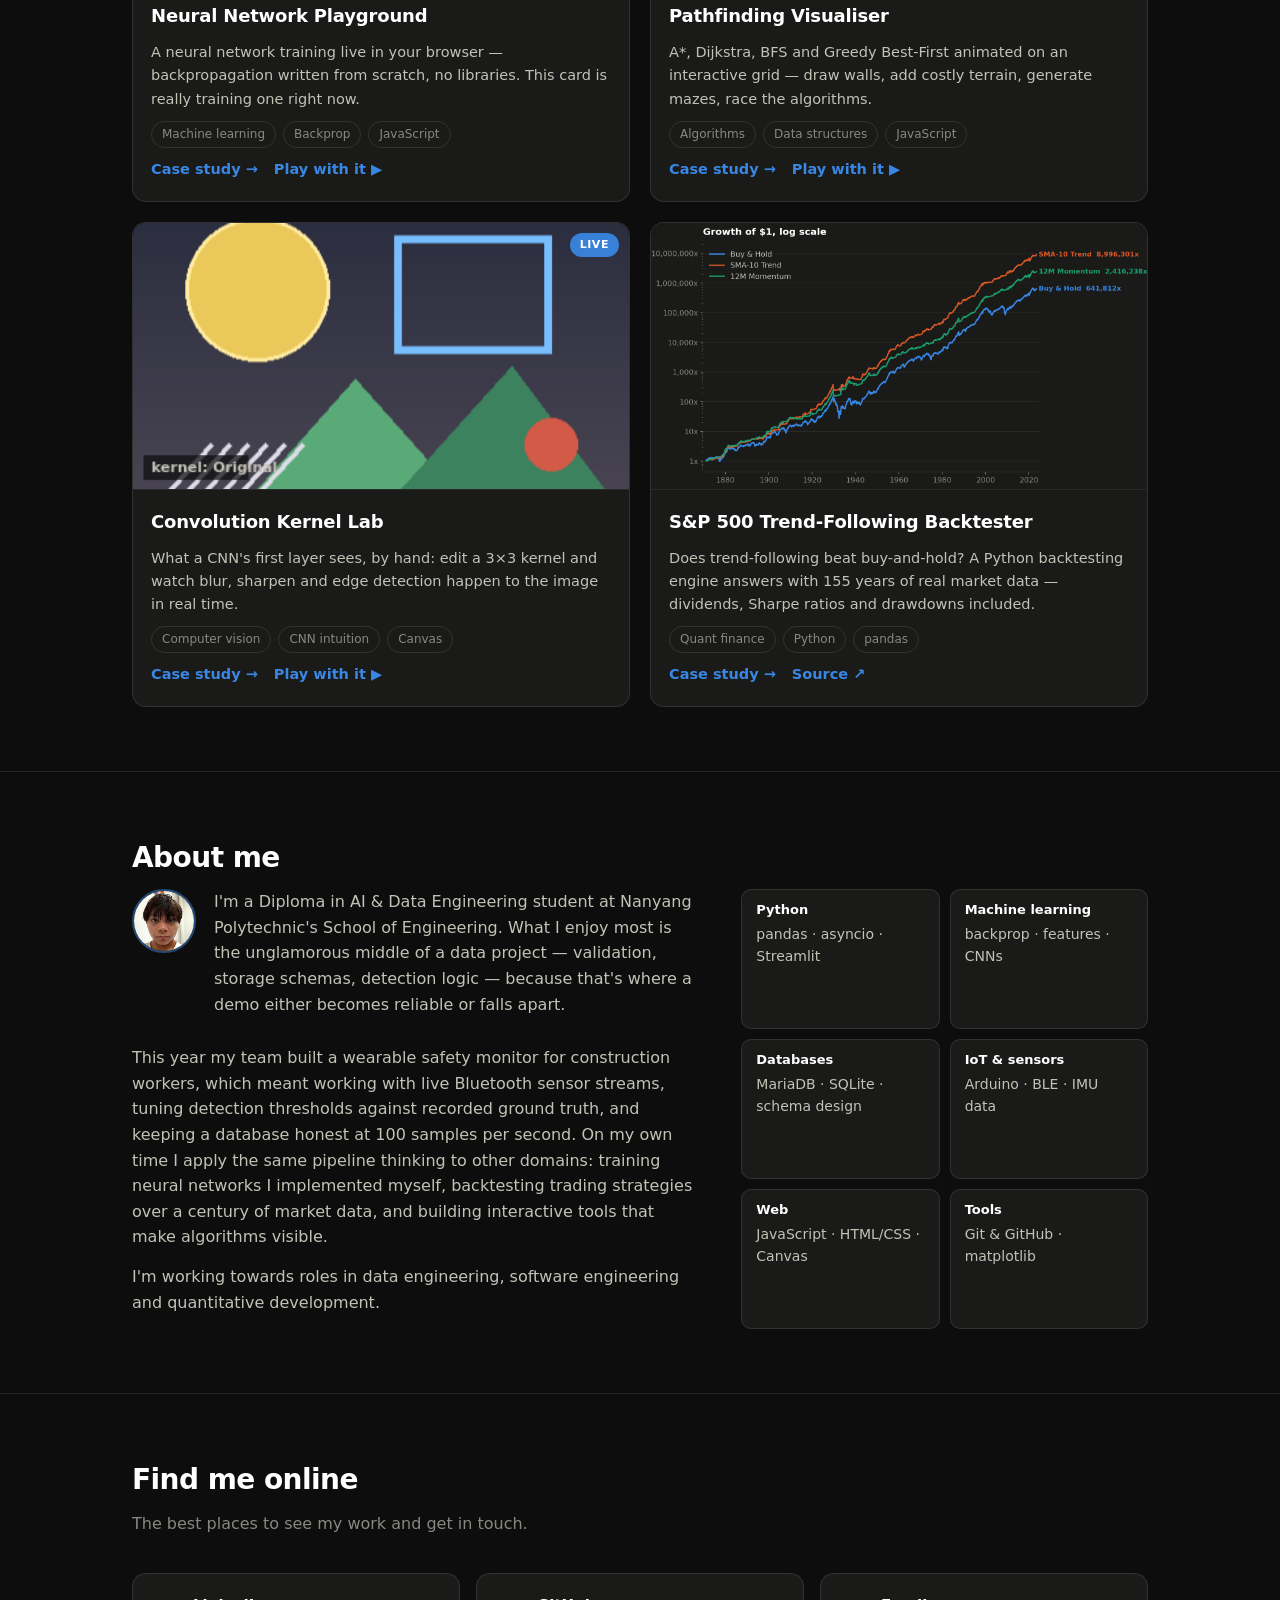
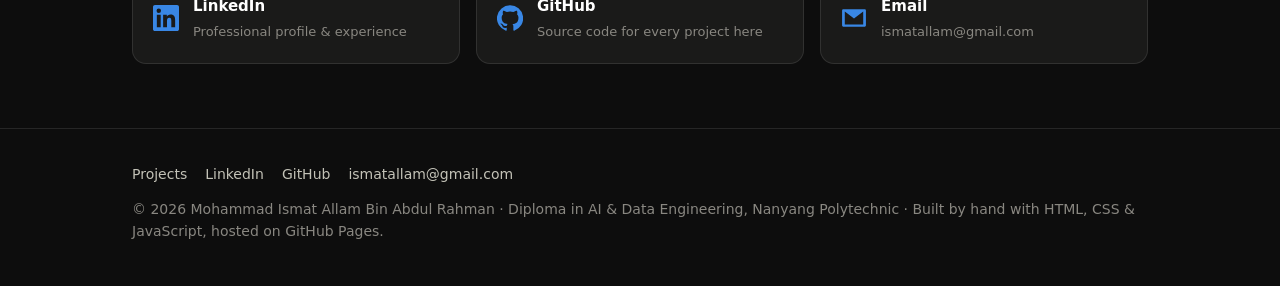
==== commit 87b3906d: "Add index.html" ====
--- a/index.html
+++ b/index.html
@@ -5,7 +5,7 @@
 <meta name="viewport" content="width=device-width, initial-scale=1.0">
 <title>Ismat Allam — AI & Data Engineering Portfolio</title>
 <meta name="description" content="Digital portfolio of Ismat Allam — AI & Data Engineering student at Nanyang Polytechnic. IoT safety monitoring, quantitative backtesting, and interactive machine-learning demos that run live in the browser.">
-<link rel="stylesheet" href="assets/style.css?v=3">
+<link rel="stylesheet" href="assets/style.css?v=4">
 <link rel="icon" href="data:image/svg+xml,<svg xmlns='http://www.w3.org/2000/svg' viewBox='0 0 100 100'><text y='.9em' font-size='90'>📊</text></svg>">
 </head>
 <body>
@@ -226,6 +226,6 @@
   </div>
 </footer>
 
-<script src="assets/home.js?v=3" defer></script>
+<script src="assets/home.js?v=4" defer></script>
 </body>
 </html>
